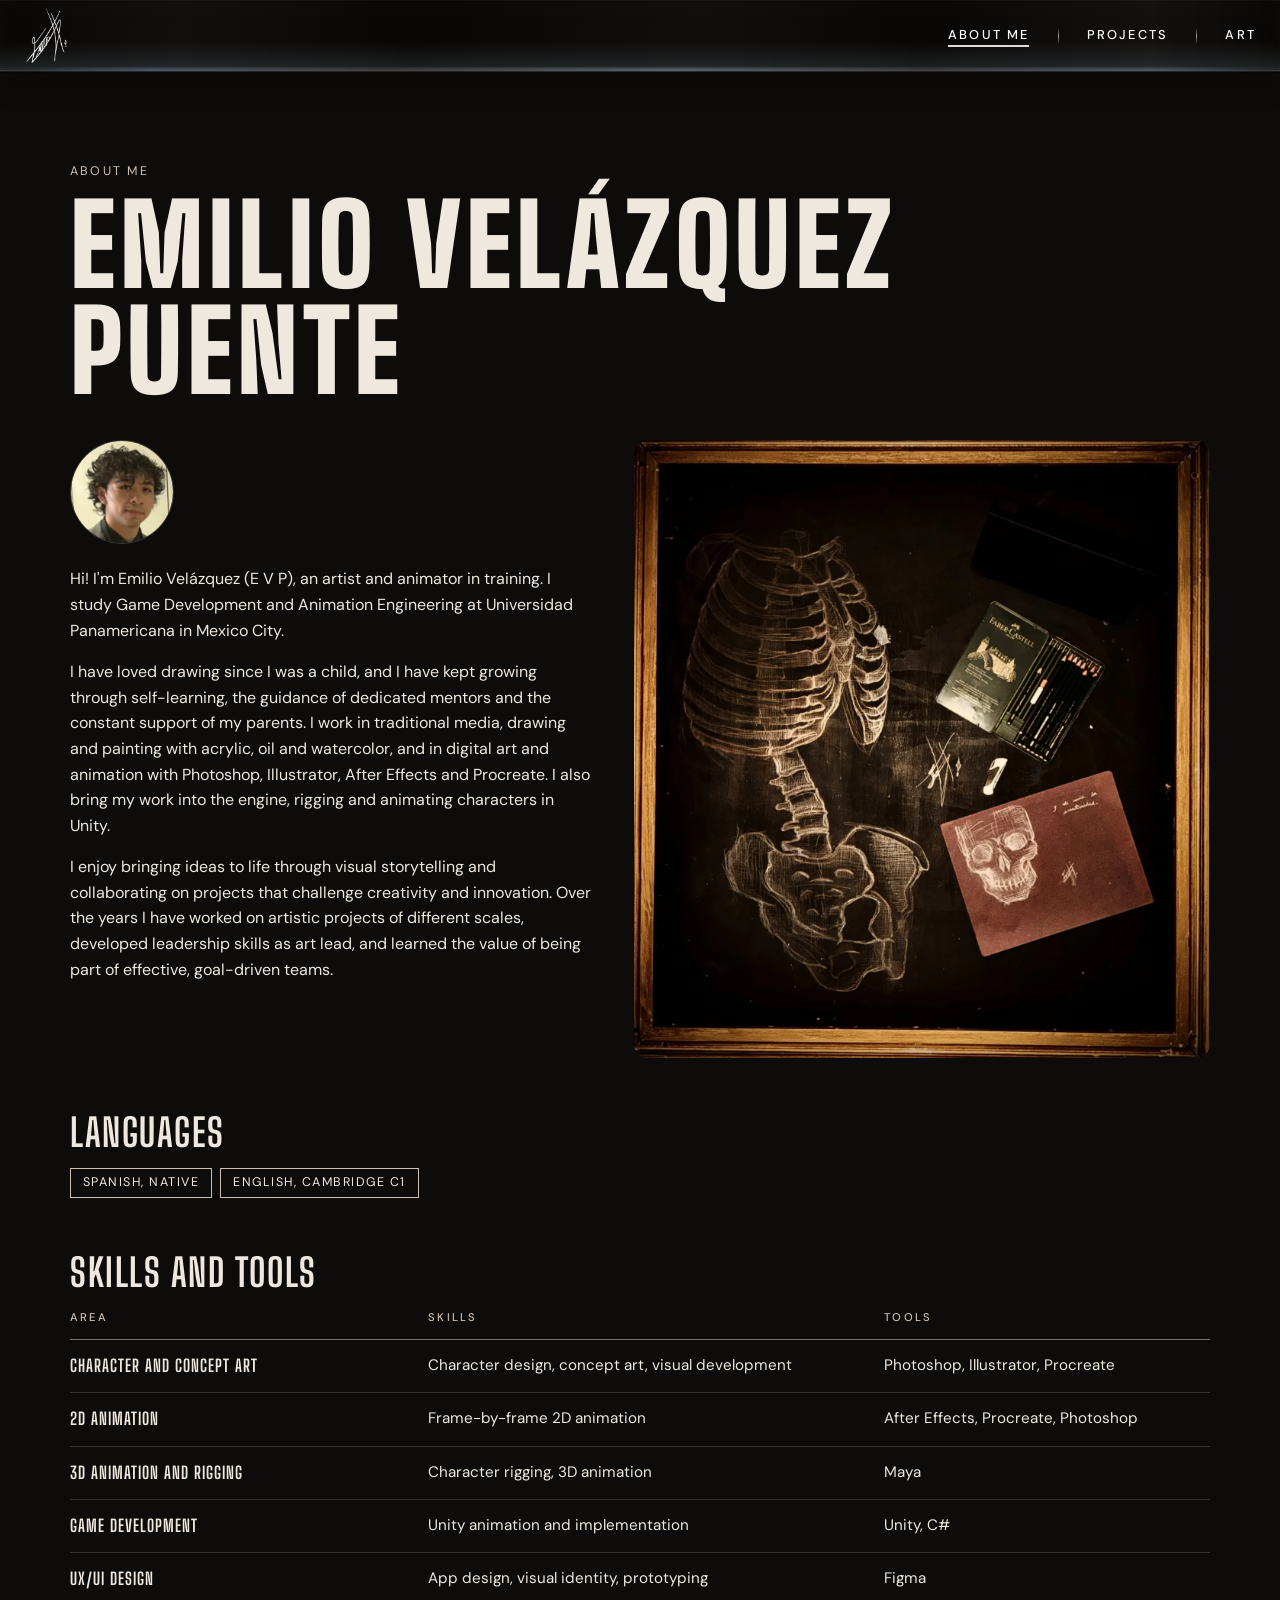
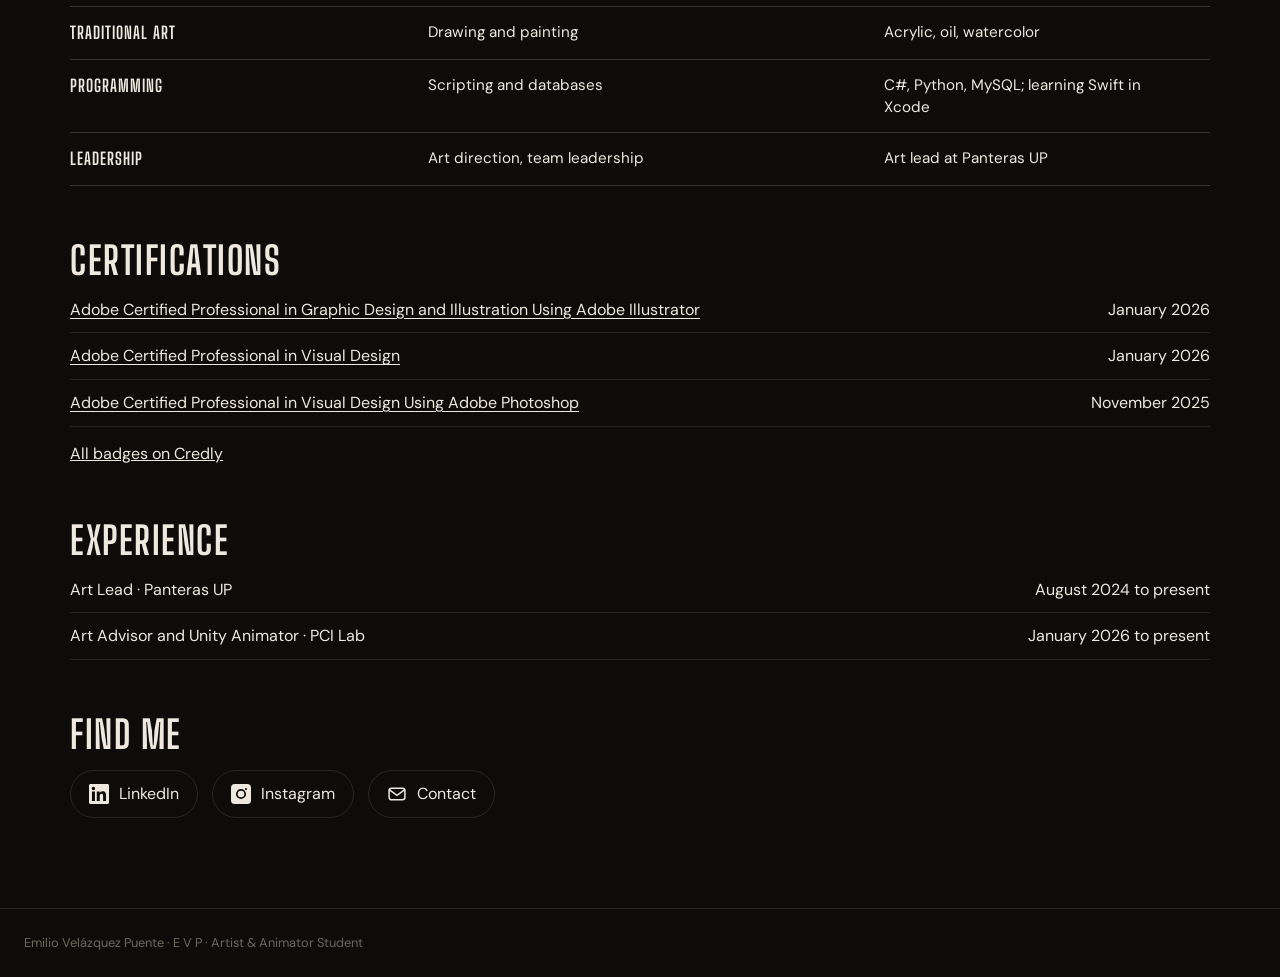
==== about.html @ 0b7e04c5 "Barra destello" ====
<!doctype html>
<html lang="en">
<head>
<meta charset="utf-8">
<meta name="viewport" content="width=device-width,initial-scale=1">
<link rel="icon" href="favicon.ico" sizes="any">
<link rel="icon" type="image/png" sizes="32x32" href="favicon-32.png">
<link rel="apple-touch-icon" href="apple-touch-icon.png">
<title>About me · E V P</title>
<meta name="description" content="Portfolio of Emilio Velázquez Puente: artist and animator student.">
<link rel="stylesheet" href="assets/style.css?v=20261012z">
</head>
<body>
<header class="bar"><i class="bar-ext" aria-hidden="true"></i><div class="bar-in">
  <a class="brand" href="index.html" aria-label="Home"><img src="assets/img/signature.png" alt="E V P signature" width="33" height="42"></a>
  <nav class="links" aria-label="Pages"><a class="top" aria-current="page" href="about.html">About me</a><span class="sep" aria-hidden="true"></span><a class="top" href="projects.html">Projects</a><span class="sep" aria-hidden="true"></span><a class="top" href="art.html">Art</a></nav>
  <div class="menu">
    <button class="menu-btn" id="menu-btn" aria-expanded="false" aria-controls="menu-panel">Menu <svg viewBox="0 0 12 12" fill="none" stroke="currentColor" stroke-width="1.6" aria-hidden="true"><path d="M2 4.5l4 4 4-4"/></svg></button>
    <nav class="panel panel-3" id="menu-panel" aria-label="Pages" hidden><a href="about.html" aria-current="page">About me</a><a href="projects.html">Projects</a><a href="art.html">Art</a></nav>
  </div>
</div></header>
<main class="wrap page">
  <p class="label">About me</p>
  <h1>Emilio Velázquez Puente</h1>
  <div class="intro">
    <div>
      <img class="avatar" src="assets/img/about-portrait.webp" alt="Portrait of Emilio Velázquez" width="120" height="120">
      <p>Hi! I'm Emilio Velázquez (E V P), an artist and animator in training. I study Game Development and Animation Engineering at Universidad Panamericana in Mexico City.</p>
      <p>I have loved drawing since I was a child, and I have kept growing through self-learning, the guidance of dedicated mentors and the constant support of my parents. I work in traditional media, drawing and painting with acrylic, oil and watercolor, and in digital art and animation with Photoshop, Illustrator, After Effects and Procreate. I also bring my work into the engine, rigging and animating characters in Unity.</p>
      <p>I enjoy bringing ideas to life through visual storytelling and collaborating on projects that challenge creativity and innovation. Over the years I have worked on artistic projects of different scales, developed leadership skills as art lead, and learned the value of being part of effective, goal-driven teams.</p>
    </div>
    <figure class="about-art"><img src="assets/img/about-drawing.webp" alt="Anatomy study of a rib cage and pelvis, drawn with white pencil on black board" loading="lazy"></figure>
  </div>
  <section class="block"><h2>Languages</h2>
    <ul class="tags"><li>Spanish, native</li><li>English, Cambridge C1</li></ul></section>
  <section class="block"><h2>Skills and tools</h2>
    <table class="skills">
      <thead><tr><th>Area</th><th>Skills</th><th>Tools</th></tr></thead>
      <tbody>
      <tr><th scope="row">Character and concept art</th><td data-l="Skills">Character design, concept art, visual development</td><td data-l="Tools">Photoshop, Illustrator, Procreate</td></tr>
      <tr><th scope="row">2D animation</th><td data-l="Skills">Frame-by-frame 2D animation</td><td data-l="Tools">After Effects, Procreate, Photoshop</td></tr>
      <tr><th scope="row">3D animation and rigging</th><td data-l="Skills">Character rigging, 3D animation</td><td data-l="Tools">Maya</td></tr>
      <tr><th scope="row">Game development</th><td data-l="Skills">Unity animation and implementation</td><td data-l="Tools">Unity, C#</td></tr>
      <tr><th scope="row">UX/UI design</th><td data-l="Skills">App design, visual identity, prototyping</td><td data-l="Tools">Figma</td></tr>
      <tr><th scope="row">Traditional art</th><td data-l="Skills">Drawing and painting</td><td data-l="Tools">Acrylic, oil, watercolor</td></tr>
      <tr><th scope="row">Programming</th><td data-l="Skills">Scripting and databases</td><td data-l="Tools">C#, Python, MySQL; learning Swift in Xcode</td></tr>
      <tr><th scope="row">Leadership</th><td data-l="Skills">Art direction, team leadership</td><td data-l="Tools">Art lead at Panteras UP</td></tr>
      </tbody>
    </table></section>
  <section class="block"><h2>Certifications</h2>
    <ul class="cert">
      <li><a href="https://www.credly.com/badges/d8158ff9-01f2-4b43-9bb5-4d62b2a7b96b" target="_blank" rel="noopener">Adobe Certified Professional in Graphic Design and Illustration Using Adobe Illustrator</a><span>January 2026</span></li>
      <li><a href="https://www.credly.com/badges/655ef609-995a-4255-aad4-7354b307fe9e" target="_blank" rel="noopener">Adobe Certified Professional in Visual Design</a><span>January 2026</span></li>
      <li><a href="https://www.credly.com/badges/494b2161-4fc5-4de4-8bf3-bd0294159a1f" target="_blank" rel="noopener">Adobe Certified Professional in Visual Design Using Adobe Photoshop</a><span>November 2025</span></li>
    </ul>
    <p style="margin-top:14px"><a href="https://www.credly.com/users/emilio-velazquez-puente" target="_blank" rel="noopener">All badges on Credly</a></p></section>
  <section class="block"><h2>Experience</h2>
    <ul class="cert">
      <li><span>Art Lead · Panteras UP</span><span>August 2024 to present</span></li>
      <li><span>Art Advisor and Unity Animator · PCI Lab</span><span>January 2026 to present</span></li>
    </ul></section>
  <section class="block"><h2>Find me</h2>
    <ul class="find">
      <li><a href="https://www.linkedin.com/in/emilio-vel%C3%A1zquez-669225355" target="_blank" rel="noopener"><svg viewBox="0 0 24 24" fill="currentColor" aria-hidden="true"><path d="M20.447 20.452h-3.554v-5.569c0-1.328-.027-3.037-1.852-3.037-1.853 0-2.136 1.445-2.136 2.939v5.667H9.351V9h3.414v1.561h.046c.477-.9 1.637-1.85 3.37-1.85 3.601 0 4.267 2.37 4.267 5.455v6.286zM5.337 7.433a2.062 2.062 0 01-2.063-2.065 2.064 2.064 0 112.063 2.065zm1.782 13.019H3.555V9h3.564v11.452zM22.225 0H1.771C.792 0 0 .774 0 1.729v20.542C0 23.227.792 24 1.771 24h20.451C23.2 24 24 23.227 24 22.271V1.729C24 .774 23.2 0 22.222 0h.003z"/></svg><span>LinkedIn</span></a></li>
      <li><a href="https://www.instagram.com/e_v_p_29" target="_blank" rel="noopener"><svg viewBox="0 0 24 24" aria-hidden="true"><defs><mask id="igm"><rect width="24" height="24" fill="#fff"/><circle cx="12" cy="12" r="5" fill="none" stroke="#000" stroke-width="2.1"/><circle cx="18" cy="6" r="1.25" fill="#000"/></mask></defs><rect width="24" height="24" rx="4.6" fill="currentColor" mask="url(#igm)"/></svg><span>Instagram</span></a></li>
      <li><a href="contact.html"><svg viewBox="0 0 24 24" fill="none" stroke="currentColor" stroke-width="1.8" aria-hidden="true"><rect x="2.5" y="5" width="19" height="14" rx="3"/><path d="M3 7l9 6.5L21 7"/></svg><span>Contact</span></a></li>
    </ul></section>
</main>
<footer><div class="wrap foot-in"><span>Emilio Velázquez Puente · E V P · Artist &amp; Animator Student</span></div></footer>
<script src="assets/site.js?v=20261012z"></script>
</body>
</html>
---- assets/style.css ----
/* E V P portfolio. Black bar and pages, cream hero taken from the fox drawing's paper. */
@font-face{font-family:"Big Shoulders Display";font-weight:700;font-style:normal;font-display:swap;src:url(fonts/big-shoulders-display-latin-700-normal.woff2) format("woff2")}
@font-face{font-family:"Big Shoulders Display";font-weight:900;font-style:normal;font-display:swap;src:url(fonts/big-shoulders-display-latin-900-normal.woff2) format("woff2")}
@font-face{font-family:"DM Sans";font-weight:400;font-style:normal;font-display:swap;src:url(fonts/dm-sans-latin-400-normal.woff2) format("woff2")}
@font-face{font-family:"DM Sans";font-weight:500;font-style:normal;font-display:swap;src:url(fonts/dm-sans-latin-500-normal.woff2) format("woff2")}

:root{
  --ink:#0d0c0b;
  --ink-2:#171513;
  --paper:#e2ddc5;
  --taupe:#6f655b;
  --sand:#cdbfae;
  --line:#2a2622;
  --display:"Big Shoulders Display","Arial Narrow",Impact,sans-serif;
  --body:"DM Sans",system-ui,-apple-system,"Segoe UI",sans-serif;
  --bar-h:72px;
  color-scheme:dark;
}
*{box-sizing:border-box}
html{scroll-behavior:smooth}
body{margin:0;background:var(--ink);color:#efe8df;font-family:var(--body);font-size:16px;line-height:1.6}
a{color:inherit}
img{max-width:100%;display:block}
:focus-visible{outline:2px solid var(--sand);outline-offset:3px}
p{margin:0;max-width:62ch}
h1,h2,h3{font-family:var(--display);text-transform:uppercase;letter-spacing:.04em;line-height:.95;margin:0;text-wrap:balance}
.wrap{max-width:1180px;margin-inline:auto;padding-inline:20px}
.label{font-size:.78rem;letter-spacing:.18em;text-transform:uppercase;color:var(--sand)}

/* top bar */
.bar{position:sticky;top:12px;z-index:20;height:var(--bar-h);margin:12px 14px 0;border-radius:999px;
 background:linear-gradient(165deg,rgba(255,255,255,.20),rgba(255,255,255,.03) 42%,rgba(10,9,8,.22) 100%),rgba(18,16,14,.64);
 -webkit-backdrop-filter:blur(16px) saturate(1.4) brightness(.85);backdrop-filter:blur(16px) saturate(1.4) brightness(.85);
 border:1px solid rgba(255,255,255,.34);
 box-shadow:inset 0 1.5px 1px rgba(255,255,255,.7),inset 0 -1.5px 1px rgba(255,255,255,.22),inset 0 0 28px rgba(255,255,255,.06),0 10px 30px rgba(0,0,0,.35)}
.bar::before{content:"";position:absolute;inset:0;border-radius:inherit;background:radial-gradient(90% 120% at 18% -30%,rgba(255,255,255,.30),transparent 60%);pointer-events:none}
.bar-in{position:relative;height:100%;max-width:1400px;margin-inline:auto;padding-inline:26px;display:grid;grid-template-columns:1fr auto;align-items:center;gap:12px}
.brand{justify-self:start;display:flex;align-items:center;height:100%}
.brand img{height:42px;width:auto}
.menu{position:relative;justify-self:end}
.menu-btn{display:flex;align-items:center;gap:8px;background:none;border:1px solid rgba(255,255,255,.4);border-radius:999px;color:#fff;font:inherit;font-size:.8rem;letter-spacing:.16em;text-transform:uppercase;padding:8px 18px;cursor:pointer;background:rgba(255,255,255,.06)}
.menu-btn:hover,.menu-btn[aria-expanded="true"]{background:rgba(255,255,255,.16);border-color:rgba(255,255,255,.7)}
.menu-btn svg{width:12px;height:12px;transition:transform .15s}
.menu-btn[aria-expanded="true"] svg{transform:rotate(180deg)}
.panel{position:absolute;top:calc(100% + 10px);right:0;width:min(88vw,300px);background:rgba(24,21,18,.8);-webkit-backdrop-filter:blur(18px) saturate(1.3);backdrop-filter:blur(18px) saturate(1.3);border:1px solid rgba(255,255,255,.3);border-radius:26px;box-shadow:inset 0 1px 1px rgba(255,255,255,.55),0 18px 40px rgba(0,0,0,.4);padding:20px 24px;display:grid;gap:18px}
.panel[hidden]{display:none}
.panel h2{font-family:var(--body);font-size:.7rem;letter-spacing:.2em;font-weight:500;color:var(--sand);margin-bottom:6px}
.panel ul{list-style:none;margin:0;padding:0;display:grid;gap:2px}
.panel a{display:block;text-decoration:none;padding:6px 0;font-family:var(--display);font-weight:700;text-transform:uppercase;letter-spacing:.06em;font-size:1.35rem;line-height:1.1}
.panel a:hover,.panel a[aria-current="page"]{color:var(--sand)}
.social{justify-self:end;display:flex;gap:6px}
.social a{display:grid;place-items:center;width:40px;height:40px;color:#efe8df}
.social a:hover{color:var(--sand)}
.social svg{width:22px;height:22px}

/* home */
.hero{position:relative;isolation:isolate;margin-top:calc(-1 * (var(--bar-h) + 12px));height:100svh;min-height:480px;overflow:hidden;background:#cbc5af}
.hero{--posx:64%;--pos:var(--posx) 50%;--dx:0px;--dy:0px;--tx:0px;--ty:0px}
.hero img{position:absolute;inset:-16px;max-width:none;width:calc(100% + 32px);height:calc(100% + 32px);transform:translate3d(var(--dx),var(--dy),0);will-change:transform;object-fit:cover;object-position:var(--pos)}
/* two identical text layers: dark ink on the paper, light ink only where the drawing is black (mask made from the drawing) */
.hero-text{position:absolute;inset:-16px;transform:translate3d(var(--tx),var(--ty),0);will-change:transform;display:grid;place-content:center;justify-items:center;text-align:center;padding-inline:20px;pointer-events:none}
.hero-text.dark{color:var(--ink)}
.hero-text.light{color:#f4f0e4;-webkit-mask-image:url("[data-uri]");mask-image:url("[data-uri]");-webkit-mask-size:cover;mask-size:cover;-webkit-mask-position:calc(var(--posx) + var(--dx) - var(--tx)) calc(50% + var(--dy) - var(--ty));mask-position:calc(var(--posx) + var(--dx) - var(--tx)) calc(50% + var(--dy) - var(--ty));-webkit-mask-repeat:no-repeat;mask-repeat:no-repeat}
.hero h1,.hero .h1{margin:0;font-family:var(--display);font-weight:900;text-transform:uppercase;font-size:clamp(6rem,24vw,21rem);letter-spacing:.04em;line-height:.8;padding-left:.04em}
.hero .sub{margin:.5em 0 0;font-family:var(--display);font-weight:700;text-transform:uppercase;font-size:clamp(1.3rem,3.2vw,3rem);letter-spacing:.22em;line-height:1}
/* the name is drawn only by the glass layer; dark and light layers carry the tagline */
.hero-text.dark h1{color:transparent}
.hero-text.light .h1{color:transparent}
.hero .tag{margin-top:18px;font-weight:500;font-size:clamp(.72rem,1.2vw,.95rem);letter-spacing:.34em;text-transform:uppercase}
@media (max-aspect-ratio:1/1){.hero{--posx:93%;--pos:var(--posx) 50%}.hero h1,.hero .h1{font-size:clamp(5rem,38vw,9rem)}.hero .sub{font-size:clamp(.95rem,5.2vw,1.6rem);letter-spacing:.14em}}

/* inner pages */
.page{padding-block:clamp(40px,7vw,96px)}
.page h1{font-size:clamp(3rem,10vw,7rem);font-weight:900;margin-top:10px}
.sub{margin-top:14px;color:var(--sand)}
.intro{display:grid;grid-template-columns:1fr 1.1fr;gap:40px;margin-block:36px 40px;align-items:start}
.intro p+p{margin-top:16px}
.facts{display:grid;gap:10px;margin:0;padding:0;list-style:none;font-size:.95rem}
.facts li{display:flex;gap:16px;justify-content:space-between;border-bottom:1px solid var(--line);padding-bottom:8px}
.facts b{font-weight:500;letter-spacing:.12em;text-transform:uppercase;font-size:.75rem;color:var(--sand)}
.facts span{text-align:right}
.grid{display:grid;gap:16px}
.g2{grid-template-columns:repeat(2,minmax(0,1fr))}
.g3{grid-template-columns:repeat(3,minmax(0,1fr))}
.stack{display:grid;gap:16px}
.slot{margin:0;display:grid;place-items:center;text-align:center;background:var(--ink-2);border:1px dashed var(--taupe);color:var(--sand);font-size:.8rem;letter-spacing:.12em;text-transform:uppercase;padding:16px;overflow:hidden;max-width:100%}
.slot span{display:block;max-width:26ch}
.slot small{display:block;margin-top:6px;letter-spacing:.04em;text-transform:none;color:var(--taupe);font-size:.78rem}
.slot.filled{border:0;padding:0;background:var(--ink-2)}
.slot img{width:100%;height:100%;object-fit:cover}
.r-wide{aspect-ratio:16/9}.r-tall{aspect-ratio:3/4}.r-sq{aspect-ratio:1}.r-land{aspect-ratio:4/3}
.piece{display:grid;gap:14px;margin-top:64px}
.piece:first-of-type{margin-top:0}
.pmeta{display:flex;justify-content:space-between;gap:12px;align-items:baseline;flex-wrap:wrap}
.pmeta h2{font-size:clamp(1.8rem,4vw,2.8rem)}
.pmeta time{font-size:.8rem;letter-spacing:.14em;color:var(--sand)}
.todo{color:var(--taupe)}
.cert{display:grid;gap:10px;margin:0;padding:0;list-style:none}
.cert li{border-bottom:1px solid var(--line);padding-bottom:10px;display:flex;flex-wrap:wrap;gap:4px 16px;justify-content:space-between}
.cert a{text-underline-offset:3px}
.tags{display:flex;flex-wrap:wrap;gap:8px;margin:0;padding:0;list-style:none}
.tags li{border:1px solid var(--sand);padding:4px 12px;font-size:.78rem;letter-spacing:.12em;text-transform:uppercase}
.block{margin-top:56px}
.block h2{font-size:clamp(1.6rem,3.4vw,2.4rem);margin-bottom:18px}
.mail{font-family:var(--display);font-weight:700;font-size:clamp(1.6rem,5vw,3.2rem);letter-spacing:.04em;word-break:break-all;display:block;margin:24px 0 12px}
.links{display:flex;flex-wrap:wrap;gap:10px 28px;margin-top:20px}
.links a{letter-spacing:.14em;text-transform:uppercase;font-size:.85rem;text-underline-offset:4px}
.copy{margin-top:20px;background:none;border:1px solid var(--sand);color:var(--sand);font:inherit;font-size:.8rem;letter-spacing:.14em;text-transform:uppercase;padding:8px 16px;cursor:pointer}
.copy:hover{background:var(--sand);color:var(--ink)}
footer{border-top:1px solid var(--line);padding-block:24px;font-size:.8rem;color:var(--taupe)}

@media(max-width:820px){.intro{grid-template-columns:1fr}.g3{grid-template-columns:repeat(2,minmax(0,1fr))}}
@media(max-width:520px){.g2,.g3{grid-template-columns:1fr}.bar-in{padding-inline:16px}.bar{margin-inline:8px}.brand img{height:36px}.menu-btn{padding:8px 12px}}
@media(prefers-reduced-motion:reduce){html{scroll-behavior:auto}.menu-btn svg{transition:none}}

.hero-text.inv{color:transparent;background:url(img/fox-inv.webp) no-repeat calc(var(--posx) + var(--dx) - var(--tx)) calc(50% + var(--dy) - var(--ty)) / cover;-webkit-background-clip:text;background-clip:text;filter:drop-shadow(0 6px 14px rgba(0,0,0,.28))}
.hero-text.inv .tag,.hero-text.inv .sub{visibility:hidden}
.hero-text.dark .sub{color:var(--ink)}
.hero-text.light .sub{color:#f4f0e4}

/* bottom capsule on the home: mirrors the top bar and frames the drawing */
.hero-foot{position:absolute;z-index:5;left:14px;right:14px;bottom:14px;height:58px;border-radius:999px;display:flex;align-items:center;justify-content:center;gap:clamp(14px,3.4vw,46px);padding-inline:28px;
 background:linear-gradient(165deg,rgba(255,255,255,.18),rgba(255,255,255,.03) 42%,rgba(10,9,8,.22) 100%),rgba(18,16,14,.64);
 -webkit-backdrop-filter:blur(16px) saturate(1.4) brightness(.85);backdrop-filter:blur(16px) saturate(1.4) brightness(.85);
 border:1px solid rgba(255,255,255,.34);
 box-shadow:inset 0 1.5px 1px rgba(255,255,255,.7),inset 0 -1.5px 1px rgba(255,255,255,.22),inset 0 0 28px rgba(255,255,255,.06),0 -8px 28px rgba(0,0,0,.3)}
.hero-foot a,.hf-label{font-family:var(--display);font-weight:700;text-transform:uppercase;letter-spacing:.12em;font-size:1.05rem;text-decoration:none;color:#fff;white-space:nowrap}
.hf-label{font-family:var(--body);font-weight:500;font-size:.68rem;letter-spacing:.24em;color:rgba(255,255,255,.62);margin-right:auto}
.hero-foot a:hover{color:var(--sand)}
.hf-end{margin-left:auto}
@media(max-width:700px){.hero-foot{left:8px;right:8px;bottom:8px;height:52px;gap:12px;padding-inline:16px;justify-content:space-between}.hf-label{display:none}.hero-foot a{font-size:.9rem;letter-spacing:.06em}.hf-end{margin-left:0}}
.hf-mid{font-family:var(--body);font-weight:500;font-size:.72rem;letter-spacing:.24em;text-transform:uppercase;color:rgba(255,255,255,.88);white-space:nowrap}
.hero-foot a.hf-end{font-family:var(--body);font-weight:500;font-size:.78rem;letter-spacing:.08em;text-transform:none}
.hero-foot{justify-content:space-between}
@media(max-width:700px){.hf-mid{font-size:.6rem;letter-spacing:.14em;white-space:normal;text-align:center;line-height:1.5}.hero-foot{height:60px;justify-content:center}.hero-foot a.hf-end{display:none}}
.foot-in{display:flex;align-items:center;justify-content:space-between;gap:16px}
footer .social a{width:36px;height:36px;color:var(--taupe)}footer .social a:hover{color:var(--sand)}footer .social svg{width:20px;height:20px}
.hero-foot .social{gap:2px;margin-left:-8px}.hero-foot .social a{width:40px;height:40px;color:#fff}.hero-foot .social a:hover{color:var(--sand)}.hero-foot .social svg{width:22px;height:22px}
@media(max-width:700px){.hero-foot{justify-content:space-between}.hf-mid{display:none}.hero-foot a.hf-end{display:inline;font-size:.72rem}}
.hero-foot .hf-mid{position:absolute;left:50%;transform:translateX(-50%)}

/* top bar: inline page links on desktop, dropdown on narrow screens */
.links{justify-self:end;display:flex;align-items:center;gap:clamp(10px,1.6vw,22px)}
.links .grp{display:flex;gap:clamp(12px,1.5vw,22px)}
.links a{font-family:var(--display);font-weight:700;text-transform:uppercase;letter-spacing:.1em;font-size:1.02rem;text-decoration:none;color:#fff;white-space:nowrap;padding:6px 0;border-bottom:1.5px solid transparent;transition:border-color .15s,color .15s}
.links a:hover{color:var(--sand)}
.links a[aria-current="page"]{border-bottom-color:rgba(255,255,255,.85)}
.links .sep{width:1px;height:22px;background:rgba(255,255,255,.35)}
.bar .menu{display:none}
@media(max-width:1020px){.links{display:none}.bar .menu{display:block}}
/* bottom capsule: socials only */
.hero-foot{justify-content:center}
.hero-foot .social{margin-left:0;gap:10px}
.links a{line-height:1;padding:3px 0 7px}

/* full-width top bar (not a capsule) */
.bar{top:0;margin:0;border-radius:0;border:0;border-bottom:1px solid rgba(255,255,255,.28);box-shadow:inset 0 -1px 0 rgba(255,255,255,.08),0 8px 26px rgba(0,0,0,.28)}
.bar::before{border-radius:0;background:linear-gradient(180deg,rgba(255,255,255,.16),transparent 55%)}
.bar-in{grid-template-columns:auto 1fr auto;padding-inline:24px;max-width:none}
.links{justify-self:center;gap:clamp(18px,3vw,44px);height:100%}
.links .grp{display:contents}
.links .sep{display:none}
.links a{display:flex;align-items:center;height:100%;padding:0;border-bottom:0;position:relative;top:1px}
.links a[aria-current="page"]::after{content:"";position:absolute;left:0;right:0;bottom:15px;height:1.5px;background:rgba(255,255,255,.85)}
.bar .social{justify-self:end;display:flex}
.bar .social a{width:38px;height:38px;color:#fff}.bar .social a:hover{color:var(--sand)}.bar .social svg{width:21px;height:21px}
.hero{margin-top:calc(-1 * var(--bar-h))}
@media(max-width:1020px){.bar-in{grid-template-columns:auto 1fr auto}.bar .menu{justify-self:end;grid-column:2}.bar .social{grid-column:3}}
@media(max-width:520px){.bar-in{padding-inline:14px}.bar .social a{width:34px;height:34px}}
.bar .menu{position:static}
.bar .panel{right:14px;top:calc(100% + 8px)}
.links a{top:-8px}
.links a[aria-current="page"]::after{bottom:21px}

/* four sections */
.links{gap:clamp(24px,4vw,64px)}
.links a.top,.dd-btn{display:flex;align-items:center;gap:7px;height:100%;background:none;border:0;padding:0;cursor:pointer;font-family:var(--display);font-weight:700;text-transform:uppercase;letter-spacing:.12em;font-size:1.08rem;line-height:1;color:#fff;text-decoration:none;position:relative;top:-8px}
.links a.top:hover,.dd-btn:hover{color:var(--sand)}
.dd{position:relative;height:100%}
.dd-btn svg{width:11px;height:11px;transition:transform .15s;margin-top:1px}
.dd:hover .dd-btn svg,.dd.open .dd-btn svg{transform:rotate(180deg)}
.links [aria-current="page"].top::after{content:"";position:absolute;left:0;right:0;bottom:-8px;height:1.5px;background:rgba(255,255,255,.85)}
.dd-panel{position:absolute;top:calc(100% - 6px);left:50%;transform:translateX(-50%);min-width:190px;list-style:none;margin:0;padding:14px 20px;display:none;gap:6px;
 background:rgba(18,16,14,.82);-webkit-backdrop-filter:blur(16px) saturate(1.3);backdrop-filter:blur(16px) saturate(1.3);border:1px solid rgba(255,255,255,.28);border-radius:20px;box-shadow:inset 0 1px 1px rgba(255,255,255,.5),0 16px 36px rgba(0,0,0,.4)}
.dd:hover .dd-panel,.dd.open .dd-panel,.dd:focus-within .dd-panel{display:grid}
.dd-panel a{display:block;padding:5px 0;font-family:var(--display);font-weight:700;text-transform:uppercase;letter-spacing:.08em;font-size:1.2rem;line-height:1.1;color:#fff;text-decoration:none;white-space:nowrap;top:0;height:auto}
.dd-panel a:hover,.dd-panel a[aria-current="page"]{color:var(--sand)}
.links a[aria-current="page"]::after{display:none}
.links [aria-current="page"].top::after{display:block;bottom:17px}

/* plain links with a divider */
.links{gap:clamp(18px,2.6vw,38px)}
.links .sep{display:block;width:1px;height:20px;background:linear-gradient(180deg,transparent,rgba(255,255,255,.6),transparent);position:relative;top:-8px}
.hub{display:grid;grid-template-columns:repeat(2,minmax(0,1fr));gap:18px;margin-top:40px}
.hub-card{display:grid;gap:10px;padding:28px;border:1px solid var(--line);background:var(--ink-2);text-decoration:none;transition:border-color .15s,background .15s}
.hub-card:hover{border-color:var(--sand);background:#1d1a17}
.hc-t{font-family:var(--display);font-weight:900;text-transform:uppercase;font-size:clamp(1.8rem,4vw,3rem);letter-spacing:.04em;line-height:.95}
.hc-d{color:var(--sand);font-size:.95rem;max-width:36ch}
.find{list-style:none;margin:0;padding:0;display:flex;flex-wrap:wrap;gap:14px}
.find a{display:flex;align-items:center;gap:10px;padding:10px 18px;border:1px solid var(--line);border-radius:999px;text-decoration:none}
.find a:hover{border-color:var(--sand);color:var(--sand)}
.find svg{width:20px;height:20px}
@media(max-width:600px){.hub{grid-template-columns:1fr}}
.bar-in{grid-template-columns:auto 1fr auto}
.bar .social{display:none}
.bar-in{grid-template-columns:1fr auto 1fr}
.links{grid-column:2}
.bar .menu{grid-column:3;justify-self:end}

/* links at the right end, DM Sans */
.links{grid-column:3;justify-self:end;gap:clamp(16px,2.2vw,30px)}
.links a.top{font-family:var(--body);font-weight:500;font-size:.8rem;letter-spacing:.17em;top:0}
.links .sep{top:0;height:16px}
.links [aria-current="page"].top::after{bottom:21px;height:1.5px}
.links a.top{padding:0}
.bar .links{margin:0}
.bar .links a.top{font-size:.8rem;letter-spacing:.17em}
.clinks{display:flex;flex-wrap:wrap;gap:10px 28px;margin-top:20px}
.clinks a{letter-spacing:.14em;text-transform:uppercase;font-size:.85rem;text-underline-offset:4px}

/* animated film grain over the hero */
.grain{position:absolute;inset:-60px;z-index:4;pointer-events:none;background:url(img/grain.png) 0 0/320px 320px;mix-blend-mode:overlay;opacity:.34;animation:grain 1s steps(1) infinite;will-change:transform}
@keyframes grain{0%{transform:translate(0,0)}10%{transform:translate(-18px,12px)}20%{transform:translate(14px,-22px)}30%{transform:translate(-26px,-8px)}40%{transform:translate(20px,18px)}50%{transform:translate(-10px,26px)}60%{transform:translate(24px,-14px)}70%{transform:translate(-22px,20px)}80%{transform:translate(8px,-26px)}90%{transform:translate(-16px,-18px)}100%{transform:translate(0,0)}}
@media(prefers-reduced-motion:reduce){.grain{animation:none}}
/* larger signature, EVP optically centred */
.brand img{height:58px;width:auto}
.hero h1,.hero .h1{padding-left:.03em}
.links [aria-current="page"].top::after{bottom:calc(50% - 11px)}
@media(max-width:520px){.brand img{height:48px}}

/* project cards: rounded, image revealed on hover */
.hub-card{position:relative;overflow:hidden;isolation:isolate;border-radius:14px;min-height:190px;align-content:end}
.hub-card .hc-t,.hub-card .hc-d{position:relative;z-index:2;transition:color .25s,text-shadow .25s}
.hc-img{position:absolute;inset:0;width:100%;height:100%;object-fit:cover;z-index:0;opacity:0;transform:scale(1.06);transition:opacity .35s ease,transform .6s ease}
.hc-img.empty{display:grid;place-items:center;border:1px dashed var(--taupe);border-radius:inherit;background:repeating-linear-gradient(135deg,#1d1a17 0 14px,#211e1b 14px 28px)}
.hc-img.empty i{font-style:normal;font-size:.72rem;letter-spacing:.2em;text-transform:uppercase;color:var(--taupe)}
.hub-card::after{content:"";position:absolute;inset:0;z-index:1;border-radius:inherit;background:linear-gradient(0deg,rgba(13,12,11,.82),rgba(13,12,11,.15) 65%);opacity:0;transition:opacity .35s}
.hub-card:hover .hc-img,.hub-card:focus-visible .hc-img{opacity:1;transform:scale(1)}
.hub-card:hover::after,.hub-card:focus-visible::after{opacity:1}
.hub-card:hover .hc-t,.hub-card:focus-visible .hc-t{color:#fff;text-shadow:0 2px 14px rgba(0,0,0,.5)}
.hub-card:hover .hc-d,.hub-card:focus-visible .hc-d{color:#efe8df}
@media(hover:none){.hc-img{opacity:.35;transform:none}.hub-card::after{opacity:1}}
@media(prefers-reduced-motion:reduce){.hc-img,.hub-card::after{transition:none}}

/* Mecha-Paws media */
.sheet,.clip{margin:0;display:grid;gap:8px}
.sheet img{width:100%;height:auto;border-radius:12px;display:block}
.clip video{width:100%;aspect-ratio:4/3;object-fit:cover;border-radius:12px;display:block;background:var(--ink-2)}
.sheet figcaption,.clip figcaption{font-size:.74rem;letter-spacing:.16em;text-transform:uppercase;color:var(--sand)}
.slot.filled img{border-radius:12px}
.slot.filled{border-radius:12px;overflow:hidden}
@media(max-width:520px){.clips{grid-template-columns:repeat(2,minmax(0,1fr))!important}}
@media(prefers-reduced-motion:reduce){}

/* Velvet */
.char{margin:0;display:grid;gap:10px}
.char-img{display:grid;place-items:center;aspect-ratio:4/5;border-radius:12px;background:radial-gradient(120% 90% at 50% 35%,#24201c,#141210);padding:clamp(14px,3vw,34px);border:1px solid var(--line)}
.char-img img{max-width:100%;max-height:100%;width:auto;height:auto;object-fit:contain;filter:drop-shadow(0 18px 24px rgba(0,0,0,.45))}
.char figcaption,.shot figcaption{display:flex;justify-content:space-between;gap:12px;font-size:.78rem;letter-spacing:.16em;text-transform:uppercase;color:var(--sand)}
.char figcaption span{color:var(--taupe)}
.shot{margin:0;display:grid;gap:8px}
.shot img{width:100%;height:auto;border-radius:12px;display:block}
.uclip video{aspect-ratio:auto;object-fit:contain}
.char-img img[src*="fox"]{image-rendering:auto;max-height:78%}
.chars>*,.grid>*{min-width:0}
.char-img{position:relative;display:block;padding:0;overflow:hidden}
.char-img img{position:absolute;inset:clamp(14px,3vw,34px);width:calc(100% - 2*clamp(14px,3vw,34px));height:calc(100% - 2*clamp(14px,3vw,34px));max-height:none!important;object-fit:contain}
.char-img img[src*="fox"]{inset:16% 8%;width:84%;height:68%}

/* art page */
.g4{grid-template-columns:repeat(4,minmax(0,1fr))}
.grid.top{align-items:start}
.piece>.sheet,.piece>.grid{margin:0}
.piece .note,.block>.note{color:var(--sand);font-size:.95rem;max-width:62ch;margin:0}
.note a{color:inherit;text-decoration:underline;text-underline-offset:3px}
.block .piece+.piece{margin-top:80px}
@media(max-width:820px){.g4{grid-template-columns:repeat(2,minmax(0,1fr))}}
@media(max-width:520px){.g4{grid-template-columns:1fr}}
.sheet.narrow{max-width:640px}
.block>.note+.grid{margin-top:20px}
.sheet.lightbg img{background:#c9c4bb}

/* about */
.avatar{width:104px;height:104px;border-radius:50%;object-fit:cover;display:block;margin:0 0 22px;border:1px solid rgba(255,255,255,.18)}
.about-art{margin:0}
.about-art img{width:100%;height:auto;display:block;border-radius:14px}

/* art page v2: hierarchy */
.art-sec{margin-top:112px;scroll-margin-top:96px}
.art-sec:first-of-type{margin-top:72px}
.sec-head{display:flex;justify-content:space-between;align-items:baseline;gap:12px;flex-wrap:wrap;border-top:1px solid rgba(255,255,255,.14);padding-top:22px}
.sec-head h2{font-size:clamp(2.6rem,6vw,4.6rem);line-height:1}
.sec-head time{font-size:.8rem;letter-spacing:.14em;color:var(--sand)}
.art-sec>.desc{max-width:62ch;color:var(--sand);margin:14px 0 36px;font-size:1.02rem}
.sub{margin:56px 0 18px}
.sub h3{font-family:inherit;font-size:1.25rem;letter-spacing:.12em;text-transform:uppercase;font-weight:500;margin:0}
.sub .sub-note{margin:4px 0 0;font-size:.85rem;color:var(--sand);opacity:.8}
.art-sec .sub:first-of-type{margin-top:0}
.year{font-size:1.05rem;letter-spacing:.1em;text-transform:uppercase;font-weight:500;margin:34px 0 4px}
.year-note{margin:0 0 16px;color:var(--sand);font-size:.92rem;max-width:62ch}
.row{display:grid;grid-template-columns:var(--cols);gap:14px;align-items:start;margin-top:14px}
.row.final{margin-top:28px}
.row.small .sheet{opacity:.98}
.jump{display:flex;flex-wrap:wrap;gap:8px 22px;margin:28px 0 0}
.jump a{font-size:.8rem;letter-spacing:.16em;text-transform:uppercase;color:var(--sand);text-decoration:none;border-bottom:1px solid transparent}
.jump a:hover{color:var(--ink-on,#f2ede4);border-color:currentColor}
.lead-fig{margin:0 0 8px;max-width:680px}
.sheet.big figcaption{font-size:.86rem;letter-spacing:.14em;color:#f2ede4}
.scenes .clip video{width:100%}
.scenes{gap:10px}
/* carousel */
.carousel{position:relative}
.carousel .track{display:flex;gap:14px;overflow-x:auto;scroll-snap-type:x mandatory;scrollbar-width:thin;padding-bottom:12px}
.slide{margin:0;flex:0 0 auto;scroll-snap-align:start;display:grid;gap:8px}
.slide img{height:420px;width:auto;display:block;border-radius:12px}
.slide figcaption{font-size:.74rem;letter-spacing:.16em;text-transform:uppercase;color:var(--sand)}
.car-btn{position:absolute;top:190px;z-index:2;width:44px;height:44px;border-radius:50%;border:1px solid rgba(255,255,255,.3);background:rgba(13,12,11,.72);backdrop-filter:blur(6px);color:#f2ede4;font-size:1.2rem;cursor:pointer}
.car-btn.prev{left:8px}.car-btn.next{right:8px}
.car-btn:hover{background:rgba(13,12,11,.92)}
@media(max-width:820px){.row{grid-template-columns:repeat(2,minmax(0,1fr)) !important}.row.final,.row.small{grid-template-columns:minmax(0,1fr) !important}.scenes{grid-template-columns:repeat(3,minmax(0,1fr)) !important}.slide img{height:320px}.car-btn{top:140px}}
@media(max-width:520px){.scenes{grid-template-columns:repeat(2,minmax(0,1fr)) !important}.row[style*="--cols:minmax"]{grid-template-columns:minmax(0,1fr) !important}.art-sec{margin-top:80px}}

/* enfys banner + duo */
.banner{position:relative;border-radius:14px;overflow:hidden;background-size:cover;background-position:center 36%;background-repeat:no-repeat;margin:0 0 36px}
.banner::before{content:"";position:absolute;inset:0;background:linear-gradient(90deg,rgba(13,12,11,.88) 0%,rgba(13,12,11,.6) 45%,rgba(13,12,11,.2) 100%)}
.banner-in{position:relative;padding:26px 30px 28px}
.banner .sec-head{border-top:0;padding-top:0}
.banner .sec-head h2{font-size:clamp(2.4rem,5vw,3.8rem)}
.banner .desc{margin:10px 0 0 !important;max-width:58ch}
.duo{--h:min(64vh,590px,calc((100vw - 72px)/1.78));display:flex;gap:22px;justify-content:space-between;align-items:flex-start;flex-wrap:nowrap}
.duo .sheet{width:max-content;max-width:100%}
.duo .sheet img{height:var(--h);width:auto;max-width:100%;object-fit:contain}
.duo .sheet.lightbg img{width:var(--h);height:var(--h)}
@media(max-width:820px){.duo{--h:auto;flex-wrap:wrap}.duo .sheet{width:100%}.duo .sheet img,.duo .sheet.lightbg img{width:100%;height:auto}}

/* vyke */
.banner-video>video{position:absolute;inset:0;width:100%;height:100%;object-fit:cover;object-position:center 50%;transform:scale(1.3)}
.sheet.darkbg img{background:#4b4946}
.duo .clip video{height:var(--h);width:auto;max-width:100%;display:block;border-radius:12px;background:#1a1816}
.duo .clip{width:max-content;max-width:100%}
@media(max-width:820px){.duo .clip{width:100%}.duo .clip video{width:100%;height:auto}}
.banner-video>video{transform:scale(1.08);object-position:center 53%}
.banner-video::before{background:linear-gradient(90deg,rgba(13,12,11,.94) 0%,rgba(13,12,11,.8) 50%,rgba(13,12,11,.35) 100%)}
.duo.tight{justify-content:center;gap:28px}
.banner-video>video{z-index:0}
.banner-video::before{z-index:1}
.banner-video .banner-in{z-index:2}

/* studies */
.studies-duo{--h:min(52vh,390px,calc((100vw - 94px)/2.9));justify-content:space-between}
.mosaic{display:flex;gap:12px;align-items:flex-start}
.mosaic .tile{flex:var(--ar) 1 0;min-width:0;margin:0}
.mosaic .tile img{width:100%;height:auto;aspect-ratio:var(--ar);object-fit:cover}
@media(max-width:820px){.studies-duo{--h:auto}.mosaic{flex-wrap:wrap}.mosaic .tile{flex:1 1 calc(50% - 6px)}}
@media(max-width:520px){.mosaic .tile{flex:1 1 100%}}
.banner .sec-head time{color:#f2ede4;text-shadow:0 1px 8px rgba(0,0,0,.85)}
.banner .desc{text-shadow:0 1px 8px rgba(0,0,0,.6)}
.contests-duo{--h:min(52vh,400px,calc((100vw - 94px)/2.85));justify-content:space-between}
@media(max-width:820px){.contests-duo{--h:auto}}
.banner .grain{z-index:3;opacity:.3}

/* section jump links, lit with each section's dominant color */
.jump a{color:var(--sand);text-shadow:none;padding-bottom:4px;transition:color .25s,text-shadow .25s,border-color .25s}
.jump a:hover,.jump a:focus-visible{color:var(--c);text-shadow:0 0 16px var(--c),0 0 34px color-mix(in srgb,var(--c) 55%,transparent);border-color:var(--c)}

/* back to top */
.to-top{position:fixed;right:20px;bottom:20px;z-index:50;width:46px;height:46px;border-radius:50%;border:1px solid rgba(255,255,255,.28);background:rgba(13,12,11,.72);backdrop-filter:blur(8px);-webkit-backdrop-filter:blur(8px);color:#f2ede4;cursor:pointer;display:grid;place-items:center;opacity:0;transform:translateY(10px);pointer-events:none;transition:opacity .25s,transform .25s,background .2s}
.to-top.show{opacity:1;transform:none;pointer-events:auto}
.to-top:hover{background:rgba(13,12,11,.92);border-color:rgba(255,255,255,.55)}
.to-top svg{width:18px;height:18px}

/* project pages: back button + page banner */
.back{display:inline-flex;align-items:center;gap:8px;margin:0 0 18px;padding:8px 16px 8px 12px;border:1px solid rgba(255,255,255,.22);border-radius:999px;color:var(--sand);font-size:.78rem;letter-spacing:.16em;text-transform:uppercase;text-decoration:none;transition:color .2s,border-color .2s,background .2s}
.back svg{width:16px;height:16px;transition:transform .2s}
.back:hover,.back:focus-visible{color:#f2ede4;border-color:rgba(255,255,255,.55);background:rgba(255,255,255,.05)}
.back:hover svg{transform:translateX(-3px)}
.page-banner{min-height:240px;display:flex;align-items:flex-end;margin-bottom:44px;background-size:cover;background-repeat:no-repeat}
.page-banner .banner-in{width:100%;padding:28px 32px 30px}
.page-banner .label{margin:0 0 6px;color:#e9e2d6;text-shadow:0 1px 8px rgba(0,0,0,.8)}
.page-banner h1{margin:0;font-size:clamp(3rem,8vw,6rem);line-height:.95;text-shadow:0 2px 14px rgba(0,0,0,.55)}
.film-duo{--h:min(46vh,380px,calc((100vw - 94px)/3.1));justify-content:space-between;margin-top:8px}
.film-sec{margin-top:8px}
@media(max-width:820px){.film-duo{--h:auto}.page-banner{min-height:190px}}

/* noctu */
.btn{display:inline-flex;align-items:center;gap:10px;padding:12px 22px;border:1px solid rgba(255,255,255,.4);border-radius:999px;color:#f2ede4;text-decoration:none;font-size:.82rem;letter-spacing:.16em;text-transform:uppercase;transition:background .2s,border-color .2s,color .2s}
.btn svg{width:16px;height:16px;transition:transform .2s}
.btn:hover,.btn:focus-visible{background:#f2ede4;color:#0d0c0b;border-color:#f2ede4}
.btn:hover svg{transform:translate(2px,-2px)}
.noctu-duo{--h:min(62vh,560px,calc((100vw - 60px)/1.55));gap:22px}
.narrow-mosaic{max-width:620px}
.sheet img[src*="noctu-"]{border-radius:12px}
@media(max-width:820px){.noctu-duo{--h:auto}}

/* mobile dropdown: three sections, like the desktop bar */
.panel-3{gap:0;padding:8px 24px;width:min(88vw,260px)}
.panel-3 a{padding:14px 0;font-size:1.5rem;border-bottom:1px solid rgba(255,255,255,.14)}
.panel-3 a:last-child{border-bottom:0}

/* skills and tools table */
.skills{width:100%;border-collapse:collapse;font-size:.95rem;line-height:1.45}
.skills th,.skills td{text-align:left;vertical-align:top;padding:14px 18px 14px 0;border-bottom:1px solid rgba(255,255,255,.16)}
.skills thead th{font-family:var(--body);font-size:.7rem;font-weight:500;letter-spacing:.2em;text-transform:uppercase;color:var(--sand);padding-top:0;border-bottom-color:rgba(255,255,255,.4)}
.skills tbody th{font-family:var(--display);font-weight:700;text-transform:uppercase;letter-spacing:.06em;font-size:1.05rem;white-space:nowrap;width:1%}
.skills td:nth-child(2){width:40%}
@media(max-width:700px){
  .skills,.skills tbody,.skills tr,.skills th,.skills td{display:block;width:auto}
  .skills thead{display:none}
  .skills tr{padding:16px 0;border-bottom:1px solid rgba(255,255,255,.16)}
  .skills th,.skills td{border:0;padding:0}
  .skills tbody th{white-space:normal;font-size:1.15rem;margin-bottom:6px;width:auto}
  .skills td{margin-top:4px;display:grid;grid-template-columns:62px 1fr;gap:8px}
  .skills td::before{content:attr(data-l);font-size:.68rem;letter-spacing:.18em;text-transform:uppercase;color:var(--sand);padding-top:3px}
  .skills td:nth-child(2){width:auto}
}
.skills th:first-child{padding-right:64px}
.skills td{padding-right:40px}
@media(max-width:700px){.skills th:first-child,.skills td{padding-right:0}}
.skills th:first-child{padding-right:130px}
.skills td{padding-right:70px}
@media(max-width:1100px){.skills th:first-child{padding-right:80px}.skills td{padding-right:40px}}
@media(max-width:700px){.skills th:first-child,.skills td{padding-right:0}}
/* more room between Area and Skills only */
.skills th:first-child{padding-right:170px}
.skills td{padding-right:36px}
@media(max-width:1100px){.skills th:first-child{padding-right:100px}}
@media(max-width:700px){.skills th:first-child,.skills td{padding-right:0}}

/* top bar: darker, more transparent glass with a refracting edge */
.bar{
 background:linear-gradient(180deg,rgba(255,255,255,.06),rgba(255,255,255,0) 55%),rgba(8,7,6,.34);
 -webkit-backdrop-filter:blur(14px) saturate(1.5) brightness(.62);backdrop-filter:blur(14px) saturate(1.5) brightness(.62);
 border-bottom:1px solid rgba(255,255,255,.22);
 box-shadow:inset 0 -12px 14px -10px rgba(255,255,255,.30),inset 0 -2px 2px -1px rgba(255,255,255,.45),inset 0 1px 0 rgba(255,255,255,.14),0 1px 0 rgba(255,255,255,.08),0 10px 30px rgba(0,0,0,.38)}
.bar::before{background:linear-gradient(90deg,transparent 0,rgba(255,255,255,.07) 12%,transparent 30%,rgba(255,255,255,.06) 52%,transparent 70%,rgba(255,255,255,.08) 88%,transparent 100%),linear-gradient(0deg,rgba(255,255,255,.14),transparent 38%)}
.bar::after{content:"";position:absolute;left:0;right:0;bottom:0;height:2px;pointer-events:none;background:linear-gradient(90deg,rgba(255,255,255,0),rgba(255,255,255,.55) 14%,rgba(255,255,255,.12) 36%,rgba(255,255,255,.5) 62%,rgba(255,255,255,.1) 82%,rgba(255,255,255,.45) 94%,rgba(255,255,255,0));filter:blur(.6px)}

/* projects: rotating brown-toned background behind the cards */
.proj-bg{position:fixed;inset:0;z-index:-1;overflow:hidden;background:#1b130e}
.proj-bg i{position:absolute;inset:0;background-size:cover;background-position:center;opacity:0;animation:pbg 40s infinite}
.proj-bg i:nth-child(2){animation-delay:8s}.proj-bg i:nth-child(3){animation-delay:16s}.proj-bg i:nth-child(4){animation-delay:24s}.proj-bg i:nth-child(5){animation-delay:32s}
.proj-bg i:first-child{opacity:1}
.proj-bg::after{content:"";position:absolute;inset:0;background:radial-gradient(120% 90% at 50% 40%,rgba(20,13,9,.30),rgba(14,9,6,.7)),rgba(18,12,9,.2)}
@keyframes pbg{0%{opacity:0;transform:scale(1.05)}3%{opacity:1}20%{opacity:1}25%{opacity:0;transform:scale(1)}100%{opacity:0;transform:scale(1)}}
.hub-card{background:rgba(16,12,10,.52);-webkit-backdrop-filter:blur(10px);backdrop-filter:blur(10px);border-color:rgba(255,255,255,.2)}
.hub-card:hover{background:rgba(29,22,18,.6)}
@media(prefers-reduced-motion:reduce){.proj-bg i{animation:none;opacity:0}.proj-bg i:first-child{opacity:1}}

/* projects background: subtle slow zoom and drift per image, plus film grain */
@keyframes pbg{0%{opacity:0;transform:scale(1.04) translate(0,0)}3%{opacity:1}20%{opacity:1}25%{opacity:0;transform:scale(1.15) translate(var(--tx,0),var(--ty,0))}100%{opacity:0;transform:scale(1.15) translate(var(--tx,0),var(--ty,0))}}
.proj-bg i{will-change:transform,opacity}
.proj-bg i:nth-child(1){--tx:-2.2%;--ty:-1.2%}
.proj-bg i:nth-child(2){--tx:2.4%;--ty:-1%}
.proj-bg i:nth-child(3){--tx:-1.2%;--ty:2%}
.proj-bg i:nth-child(4){--tx:2%;--ty:1.4%}
.proj-bg i:nth-child(5){--tx:-2%;--ty:1.6%}
.proj-bg .grain{opacity:.42}
@media(prefers-reduced-motion:reduce){.proj-bg i{transform:none}}

/* footer text at the far left, aligned with the top bar's logo */
footer .foot-in{max-width:none;margin:0;padding-inline:24px;justify-content:flex-start}
@media(max-width:520px){footer .foot-in{padding-inline:14px}}

/* home footer: crescent moon edge, horns pointing up (the page's dark tone rises at both sides) */
.moon{--moon-d:clamp(54px,8.5vw,130px);position:relative;z-index:6;margin-top:calc(-1 * var(--moon-d));padding:calc(var(--moon-d) + 26px) 24px 30px;border:0;background:linear-gradient(180deg,rgba(255,255,255,.13),rgba(255,255,255,0) 50%),linear-gradient(180deg,rgba(5,4,3,.16) 0,rgba(5,4,3,.92) var(--moon-d)),#050403;-webkit-backdrop-filter:blur(14px) saturate(1.5) brightness(.9);backdrop-filter:blur(14px) saturate(1.5) brightness(.9);clip-path:polygon(0.00% calc(var(--moon-d) * 0.0000),1.56% calc(var(--moon-d) * 0.0615),3.12% calc(var(--moon-d) * 0.1211),4.69% calc(var(--moon-d) * 0.1787),6.25% calc(var(--moon-d) * 0.2344),7.81% calc(var(--moon-d) * 0.2881),9.38% calc(var(--moon-d) * 0.3398),10.94% calc(var(--moon-d) * 0.3896),12.50% calc(var(--moon-d) * 0.4375),14.06% calc(var(--moon-d) * 0.4834),15.62% calc(var(--moon-d) * 0.5273),17.19% calc(var(--moon-d) * 0.5693),18.75% calc(var(--moon-d) * 0.6094),20.31% calc(var(--moon-d) * 0.6475),21.88% calc(var(--moon-d) * 0.6836),23.44% calc(var(--moon-d) * 0.7178),25.00% calc(var(--moon-d) * 0.7500),26.56% calc(var(--moon-d) * 0.7803),28.12% calc(var(--moon-d) * 0.8086),29.69% calc(var(--moon-d) * 0.8350),31.25% calc(var(--moon-d) * 0.8594),32.81% calc(var(--moon-d) * 0.8818),34.38% calc(var(--moon-d) * 0.9023),35.94% calc(var(--moon-d) * 0.9209),37.50% calc(var(--moon-d) * 0.9375),39.06% calc(var(--moon-d) * 0.9521),40.62% calc(var(--moon-d) * 0.9648),42.19% calc(var(--moon-d) * 0.9756),43.75% calc(var(--moon-d) * 0.9844),45.31% calc(var(--moon-d) * 0.9912),46.88% calc(var(--moon-d) * 0.9961),48.44% calc(var(--moon-d) * 0.9990),50.00% calc(var(--moon-d) * 1.0000),51.56% calc(var(--moon-d) * 0.9990),53.12% calc(var(--moon-d) * 0.9961),54.69% calc(var(--moon-d) * 0.9912),56.25% calc(var(--moon-d) * 0.9844),57.81% calc(var(--moon-d) * 0.9756),59.38% calc(var(--moon-d) * 0.9648),60.94% calc(var(--moon-d) * 0.9521),62.50% calc(var(--moon-d) * 0.9375),64.06% calc(var(--moon-d) * 0.9209),65.62% calc(var(--moon-d) * 0.9023),67.19% calc(var(--moon-d) * 0.8818),68.75% calc(var(--moon-d) * 0.8594),70.31% calc(var(--moon-d) * 0.8350),71.88% calc(var(--moon-d) * 0.8086),73.44% calc(var(--moon-d) * 0.7803),75.00% calc(var(--moon-d) * 0.7500),76.56% calc(var(--moon-d) * 0.7178),78.12% calc(var(--moon-d) * 0.6836),79.69% calc(var(--moon-d) * 0.6475),81.25% calc(var(--moon-d) * 0.6094),82.81% calc(var(--moon-d) * 0.5693),84.38% calc(var(--moon-d) * 0.5273),85.94% calc(var(--moon-d) * 0.4834),87.50% calc(var(--moon-d) * 0.4375),89.06% calc(var(--moon-d) * 0.3896),90.62% calc(var(--moon-d) * 0.3398),92.19% calc(var(--moon-d) * 0.2881),93.75% calc(var(--moon-d) * 0.2344),95.31% calc(var(--moon-d) * 0.1787),96.88% calc(var(--moon-d) * 0.1211),98.44% calc(var(--moon-d) * 0.0615),100.00% calc(var(--moon-d) * 0.0000),100% 100%,0 100%)}
.moon-text{font-size:.8rem;color:var(--taupe)}
@media(max-width:520px){.moon{padding-inline:14px}}
.moon-edge{position:absolute;left:0;top:0;width:100%;height:var(--moon-d);pointer-events:none;overflow:visible}
.moon-text{position:relative}

/* top bar v3: clearer glass, edge reads as a refracting glass rim instead of a white line */
.bar{
 background:linear-gradient(180deg,rgba(255,255,255,.035),rgba(255,255,255,0) 60%),rgba(8,7,6,.15);
 -webkit-backdrop-filter:blur(12px) saturate(1.6) brightness(.78);backdrop-filter:blur(12px) saturate(1.6) brightness(.78);
 border-bottom:1px solid rgba(255,255,255,.12);
 box-shadow:inset 0 -1px 0 rgba(200,225,255,.20),inset 0 -9px 12px -9px rgba(170,205,235,.22),inset 0 1px 0 rgba(255,255,255,.08),0 1px 0 rgba(0,0,0,.25),0 10px 28px rgba(0,0,0,.30)}
.bar::before{background:linear-gradient(0deg,rgba(190,220,245,.10),transparent 42%),linear-gradient(90deg,transparent 0,rgba(255,255,255,.035) 14%,transparent 32%,rgba(255,255,255,.03) 55%,transparent 72%,rgba(255,255,255,.04) 90%,transparent 100%)}
.bar::after{height:3px;bottom:0;background:linear-gradient(90deg,rgba(150,200,255,0),rgba(150,200,255,.30) 12%,rgba(255,190,170,.14) 30%,rgba(190,235,255,.32) 52%,rgba(255,200,230,.14) 72%,rgba(160,210,255,.28) 90%,rgba(150,200,255,0));filter:blur(.8px)}

/* top bar v4: clearer glass (less blur, less fill) with a darker tint */
.bar{
 background:linear-gradient(180deg,rgba(255,255,255,.025),rgba(255,255,255,0) 60%),rgba(0,0,0,.08);
 -webkit-backdrop-filter:blur(5px) saturate(1.3) brightness(.52);backdrop-filter:blur(5px) saturate(1.3) brightness(.52)}

/* projects page v2: darker background images, darker top bar, bottom bar styled like the top bar */
.proj-bg::after{background:radial-gradient(120% 90% at 50% 40%,rgba(16,10,7,.52),rgba(10,6,4,.86)),rgba(14,9,6,.34)}
body:has(.proj-bg) .bar{
 background:linear-gradient(180deg,rgba(255,255,255,.02),rgba(255,255,255,0) 60%),rgba(0,0,0,.34);
 -webkit-backdrop-filter:blur(6px) saturate(1.3) brightness(.34);backdrop-filter:blur(6px) saturate(1.3) brightness(.34)}
body:has(.proj-bg) footer{
 position:sticky;bottom:0;z-index:20;padding:0;height:var(--bar-h);display:flex;align-items:center;border:0;
 background:linear-gradient(0deg,rgba(255,255,255,.02),rgba(255,255,255,0) 60%),rgba(0,0,0,.34);
 -webkit-backdrop-filter:blur(6px) saturate(1.3) brightness(.34);backdrop-filter:blur(6px) saturate(1.3) brightness(.34);
 border-top:1px solid rgba(255,255,255,.12);
 box-shadow:inset 0 1px 0 rgba(200,225,255,.20),inset 0 9px 12px -9px rgba(170,205,235,.22),inset 0 -1px 0 rgba(255,255,255,.06),0 -1px 0 rgba(0,0,0,.25),0 -10px 28px rgba(0,0,0,.30)}
body:has(.proj-bg) footer::after{content:"";position:absolute;left:0;right:0;top:0;height:3px;pointer-events:none;background:linear-gradient(90deg,rgba(150,200,255,0),rgba(150,200,255,.30) 12%,rgba(255,190,170,.14) 30%,rgba(190,235,255,.32) 52%,rgba(255,200,230,.14) 72%,rgba(160,210,255,.28) 90%,rgba(150,200,255,0));filter:blur(.8px)}
body:has(.proj-bg) footer .foot-in{width:100%}
body:has(.proj-bg) footer,body:has(.proj-bg) footer .foot-in span{color:rgba(240,232,222,.7)}

/* projects bars v3: less black, warmer and lighter */
body:has(.proj-bg) .bar{
 background:linear-gradient(180deg,rgba(255,255,255,.04),rgba(255,255,255,0) 60%),rgba(46,32,23,.16);
 -webkit-backdrop-filter:blur(6px) saturate(1.35) brightness(.58);backdrop-filter:blur(6px) saturate(1.35) brightness(.58)}
body:has(.proj-bg) footer{
 background:linear-gradient(0deg,rgba(255,255,255,.04),rgba(255,255,255,0) 60%),rgba(46,32,23,.16);
 -webkit-backdrop-filter:blur(6px) saturate(1.35) brightness(.58);backdrop-filter:blur(6px) saturate(1.35) brightness(.58)}

/* projects background: video slot, and no cut-off when overscrolling */
.proj-bg{inset:-260px 0}
html:has(.proj-bg){background:#140d09}
.proj-bg i video{position:absolute;inset:0;width:100%;height:100%;object-fit:cover}
.proj-bg .grain{inset:-60px}
body:has(.proj-bg){background:transparent}
.proj-bg i{inset:260px 0}

/* video slot: full frame, no zoom or drift */
.proj-bg i.vid{animation-name:pbgv}
@keyframes pbgv{0%{opacity:0}3%{opacity:1}20%{opacity:1}25%{opacity:0}100%{opacity:0}}
.proj-bg i.vid video{object-fit:cover}

/* projects bottom bar: glass layer extends past the screen edge so a forced overscroll never shows it cut off */
body:has(.proj-bg) footer{background:none;-webkit-backdrop-filter:none;backdrop-filter:none}
body:has(.proj-bg) footer::before{content:"";position:fixed;left:0;right:0;bottom:-1200px;height:calc(var(--bar-h) + 1200px);z-index:-1;pointer-events:none;
 background:linear-gradient(0deg,rgba(255,255,255,.04),rgba(255,255,255,0) 60%),rgba(46,32,23,.16);
 -webkit-backdrop-filter:blur(6px) saturate(1.35) brightness(.58);backdrop-filter:blur(6px) saturate(1.35) brightness(.58)}
body:has(.proj-bg) footer .foot-in{position:relative;z-index:1}

/* top bar: glass layer extends past the top edge so a forced overscroll never shows it cut off */
.bar{background:none;-webkit-backdrop-filter:none;backdrop-filter:none}
.bar-ext{position:fixed;left:0;right:0;top:-1200px;height:calc(var(--bar-h) + 1200px);z-index:-1;pointer-events:none;
 background:linear-gradient(180deg,rgba(255,255,255,.035),rgba(255,255,255,0) 60%),rgba(8,7,6,.15);
 -webkit-backdrop-filter:blur(12px) saturate(1.6) brightness(.78);backdrop-filter:blur(12px) saturate(1.6) brightness(.78)}
body:has(.proj-bg) .bar{background:none;-webkit-backdrop-filter:none;backdrop-filter:none}
body:has(.proj-bg) .bar-ext{
 background:linear-gradient(180deg,rgba(255,255,255,.04),rgba(255,255,255,0) 60%),rgba(46,32,23,.16);
 -webkit-backdrop-filter:blur(6px) saturate(1.35) brightness(.58);backdrop-filter:blur(6px) saturate(1.35) brightness(.58)}

/* projects: background images fill the whole extended layer (bars + overscroll), video keeps its full frame */
.proj-bg{inset:0}
.proj-bg i{inset:0}
.proj-bg i.vid{inset:0}


/* projects: everything fits in one screen, no page scroll, no elastic overscroll (this page only) */
html:has(.proj-bg),body:has(.proj-bg){height:100%;overflow:hidden;overscroll-behavior:none}
body:has(.proj-bg){display:flex;flex-direction:column;height:100dvh}
body:has(.proj-bg) .bar,body:has(.proj-bg) footer{flex:none}
body:has(.proj-bg) main.page{flex:1 1 auto;min-height:0;overflow:auto;overscroll-behavior:none;display:flex;flex-direction:column;justify-content:center;padding-block:clamp(8px,2vh,24px)}
body:has(.proj-bg) main.page h1{font-size:clamp(2.2rem,10vh,5rem);line-height:.95;margin-block:.15em .1em}
body:has(.proj-bg) .hub{margin-top:clamp(10px,2.4vh,26px);gap:14px;flex:none}
body:has(.proj-bg) .hub-card{min-height:clamp(92px,16vh,150px);padding:clamp(14px,2.2vh,24px) 24px}
body:has(.proj-bg) .hub-card .hc-t{font-size:clamp(1.5rem,4.4vh,2.3rem);line-height:1}
body:has(.proj-bg) .hub-card .hc-d{font-size:clamp(.82rem,1.8vh,.95rem);line-height:1.4}
@media(max-width:600px){body:has(.proj-bg) .hub{gap:10px}body:has(.proj-bg) .hub-card{min-height:clamp(70px,10.5vh,110px);padding:12px 18px;gap:4px}body:has(.proj-bg) main.page h1{font-size:clamp(2rem,7vh,3.4rem)}}
body:has(.proj-bg) main.page{width:100%;box-sizing:border-box}

/* projects: page no longer scrolls, so the background is viewport-sized again (closer to the artwork, no gaps) */
.proj-bg{inset:0}
.proj-bg i,.proj-bg i.vid{inset:0}

/* home: top bar fully transparent (no tint), keeps the glass rim and light blur */
body:has(.hero) .bar-ext{background:none;-webkit-backdrop-filter:blur(5px);backdrop-filter:blur(5px)}

/* home top bar: light distortion (refracting edge lens, colour fringe, slow drifting sheen) */
body:has(.hero) .bar{
 box-shadow:inset 0 -1px 0 rgba(255,150,190,.38),inset 0 -2px 0 rgba(130,205,255,.34),inset 0 -10px 14px -10px rgba(255,255,255,.35),inset 0 1px 0 rgba(255,255,255,.22),0 6px 22px rgba(30,25,15,.12)}
body:has(.hero) .bar::before{display:block;border-radius:0;
 background:
  radial-gradient(60px 26px at 18% 38%,rgba(255,255,255,.34),transparent 70%),
  radial-gradient(90px 22px at 63% 62%,rgba(255,255,255,.22),transparent 70%),
  linear-gradient(104deg,transparent 38%,rgba(255,255,255,.30) 47%,rgba(190,225,255,.22) 50%,rgba(255,200,225,.18) 53%,transparent 62%);
 background-size:100% 100%,100% 100%,260% 100%;background-position:0 0,0 0,140% 0;background-repeat:no-repeat;
 opacity:.8;animation:glassSheen 9s ease-in-out infinite alternate}
@keyframes glassSheen{0%{background-position:0 0,0 0,140% 0}100%{background-position:6px 2px,-8px -2px,-40% 0}}
body:has(.hero) .bar-in::after{content:"";position:absolute;left:0;right:0;bottom:0;height:16px;pointer-events:none;
 -webkit-backdrop-filter:blur(10px) saturate(1.6) brightness(1.1);backdrop-filter:blur(10px) saturate(1.6) brightness(1.1);
 -webkit-mask-image:linear-gradient(0deg,#000,transparent);mask-image:linear-gradient(0deg,#000,transparent)}
@media(prefers-reduced-motion:reduce){body:has(.hero) .bar::before{animation:none}}
body:has(.hero) .bar-in::after{height:24px;-webkit-backdrop-filter:blur(14px) saturate(1.9) brightness(1.14);backdrop-filter:blur(14px) saturate(1.9) brightness(1.14)}
body:has(.hero) .bar::before{opacity:1;background:
  radial-gradient(70px 28px at 18% 38%,rgba(255,255,255,.5),transparent 70%),
  radial-gradient(110px 24px at 63% 62%,rgba(255,255,255,.36),transparent 70%),
  linear-gradient(104deg,transparent 36%,rgba(255,255,255,.5) 46%,rgba(170,215,255,.38) 50%,rgba(255,190,220,.32) 54%,transparent 64%);
 background-size:100% 100%,100% 100%,260% 100%;background-position:0 0,0 0,140% 0;background-repeat:no-repeat}

/* home top bar: dark text and logo so they contrast with the light image */
body:has(.hero) .bar .links a.top,body:has(.hero) .bar .menu-btn,body:has(.hero) .bar .links a{color:#14110d}
body:has(.hero) .bar .links .sep,body:has(.hero) .bar .links span{color:rgba(20,17,13,.35)}
body:has(.hero) .bar .brand img{filter:brightness(0)}
body:has(.hero) .bar .menu-btn{border-color:rgba(20,17,13,.45)}

/* home top bar: drifting sheen in gold and darker gold */
body:has(.hero) .bar::before{background:
  radial-gradient(70px 28px at 18% 38%,rgba(255,214,110,.5),transparent 70%),
  radial-gradient(110px 24px at 63% 62%,rgba(196,134,30,.34),transparent 70%),
  linear-gradient(104deg,transparent 36%,rgba(255,206,92,.52) 46%,rgba(176,116,22,.42) 52%,transparent 64%);
 background-size:100% 100%,100% 100%,260% 100%;background-position:0 0,0 0,140% 0;background-repeat:no-repeat}

/* home top bar: darker separators between the links */
body:has(.hero) .bar .links .sep{width:1px;background:linear-gradient(180deg,transparent,rgba(20,17,13,.85),transparent)}

/* home top bar: gold sheen softer and more diffused */
body:has(.hero) .bar::before{filter:blur(9px);opacity:.75;background:
  radial-gradient(110px 34px at 18% 38%,rgba(255,214,110,.28),transparent 75%),
  radial-gradient(150px 30px at 63% 62%,rgba(196,134,30,.2),transparent 75%),
  linear-gradient(104deg,transparent 28%,rgba(255,206,92,.3) 44%,rgba(176,116,22,.24) 54%,transparent 72%);
 background-size:100% 100%,100% 100%,260% 100%;background-position:0 0,0 0,140% 0;background-repeat:no-repeat}

/* home top bar: gold glow over the whole bar, soft random-feeling shimmer (three layers, different speeds) */
body:has(.hero) .bar::before,body:has(.hero) .bar-in::before,body:has(.hero) .bar-ext::before{content:"";position:absolute;inset:0;pointer-events:none;border-radius:0;filter:blur(10px);background-repeat:no-repeat;background-size:190% 160%;opacity:.5}
body:has(.hero) .bar-in::before{z-index:-1}
body:has(.hero) .bar-ext::before{z-index:0}
body:has(.hero) .bar::before{
 background-image:radial-gradient(300px 60px at 20% 40%,rgba(255,212,100,.55),transparent 70%),radial-gradient(380px 70px at 70% 65%,rgba(190,128,28,.38),transparent 70%),radial-gradient(240px 50px at 95% 25%,rgba(255,224,130,.4),transparent 70%);
 animation:glowA 11s ease-in-out infinite alternate}
body:has(.hero) .bar-in::before{
 background-image:radial-gradient(340px 64px at 45% 55%,rgba(236,178,60,.5),transparent 70%),radial-gradient(260px 56px at 8% 70%,rgba(170,112,24,.34),transparent 70%),radial-gradient(320px 60px at 82% 35%,rgba(255,216,110,.42),transparent 70%);
 animation:glowB 17s ease-in-out -6s infinite alternate}
body:has(.hero) .bar-ext::before{
 background-image:radial-gradient(420px 80px at 60% 45%,rgba(255,205,90,.4),transparent 70%),radial-gradient(300px 60px at 12% 30%,rgba(200,140,34,.3),transparent 70%);
 animation:glowC 23s ease-in-out -13s infinite alternate}
@keyframes glowA{0%{background-position:0% 0%;opacity:.15}35%{opacity:.75}70%{opacity:.3}100%{background-position:100% 100%;opacity:.6}}
@keyframes glowB{0%{background-position:100% 20%;opacity:.7}40%{opacity:.2}75%{opacity:.65}100%{background-position:0% 90%;opacity:.35}}
@keyframes glowC{0%{background-position:30% 100%;opacity:.25}50%{opacity:.7}100%{background-position:90% 0%;opacity:.3}}
@media(prefers-reduced-motion:reduce){body:has(.hero) .bar::before,body:has(.hero) .bar-in::before,body:has(.hero) .bar-ext::before{animation:none}}

/* home top bar: hard gold glint that travels only along the bottom edge, every 9 s */
body:has(.hero) .bar-ext::after{content:"";position:absolute;left:0;right:0;bottom:0;height:3px;pointer-events:none;
 background:linear-gradient(104deg,transparent 42%,rgba(190,125,25,.9) 47%,rgba(255,236,160,1) 50%,rgba(210,145,35,.9) 53%,transparent 58%) no-repeat;
 background-size:280% 100%;background-position:130% 0;filter:drop-shadow(0 0 3px rgba(255,205,90,.9));
 animation:edgeGlint 9s ease-in-out infinite}
@keyframes edgeGlint{0%{background-position:130% 0}70%,100%{background-position:-30% 0}}
@media(prefers-reduced-motion:reduce){body:has(.hero) .bar-ext::after{animation:none;opacity:0}}

/* edge glint: softer and brighter (no dark ends) */
body:has(.hero) .bar-ext::after{height:4px;
 background:linear-gradient(104deg,transparent 34%,rgba(255,214,120,.35) 44%,rgba(255,244,200,.95) 50%,rgba(255,214,120,.35) 56%,transparent 66%) no-repeat;
 background-size:280% 100%;background-position:130% 0;filter:blur(1.2px) drop-shadow(0 0 6px rgba(255,225,140,.85))}
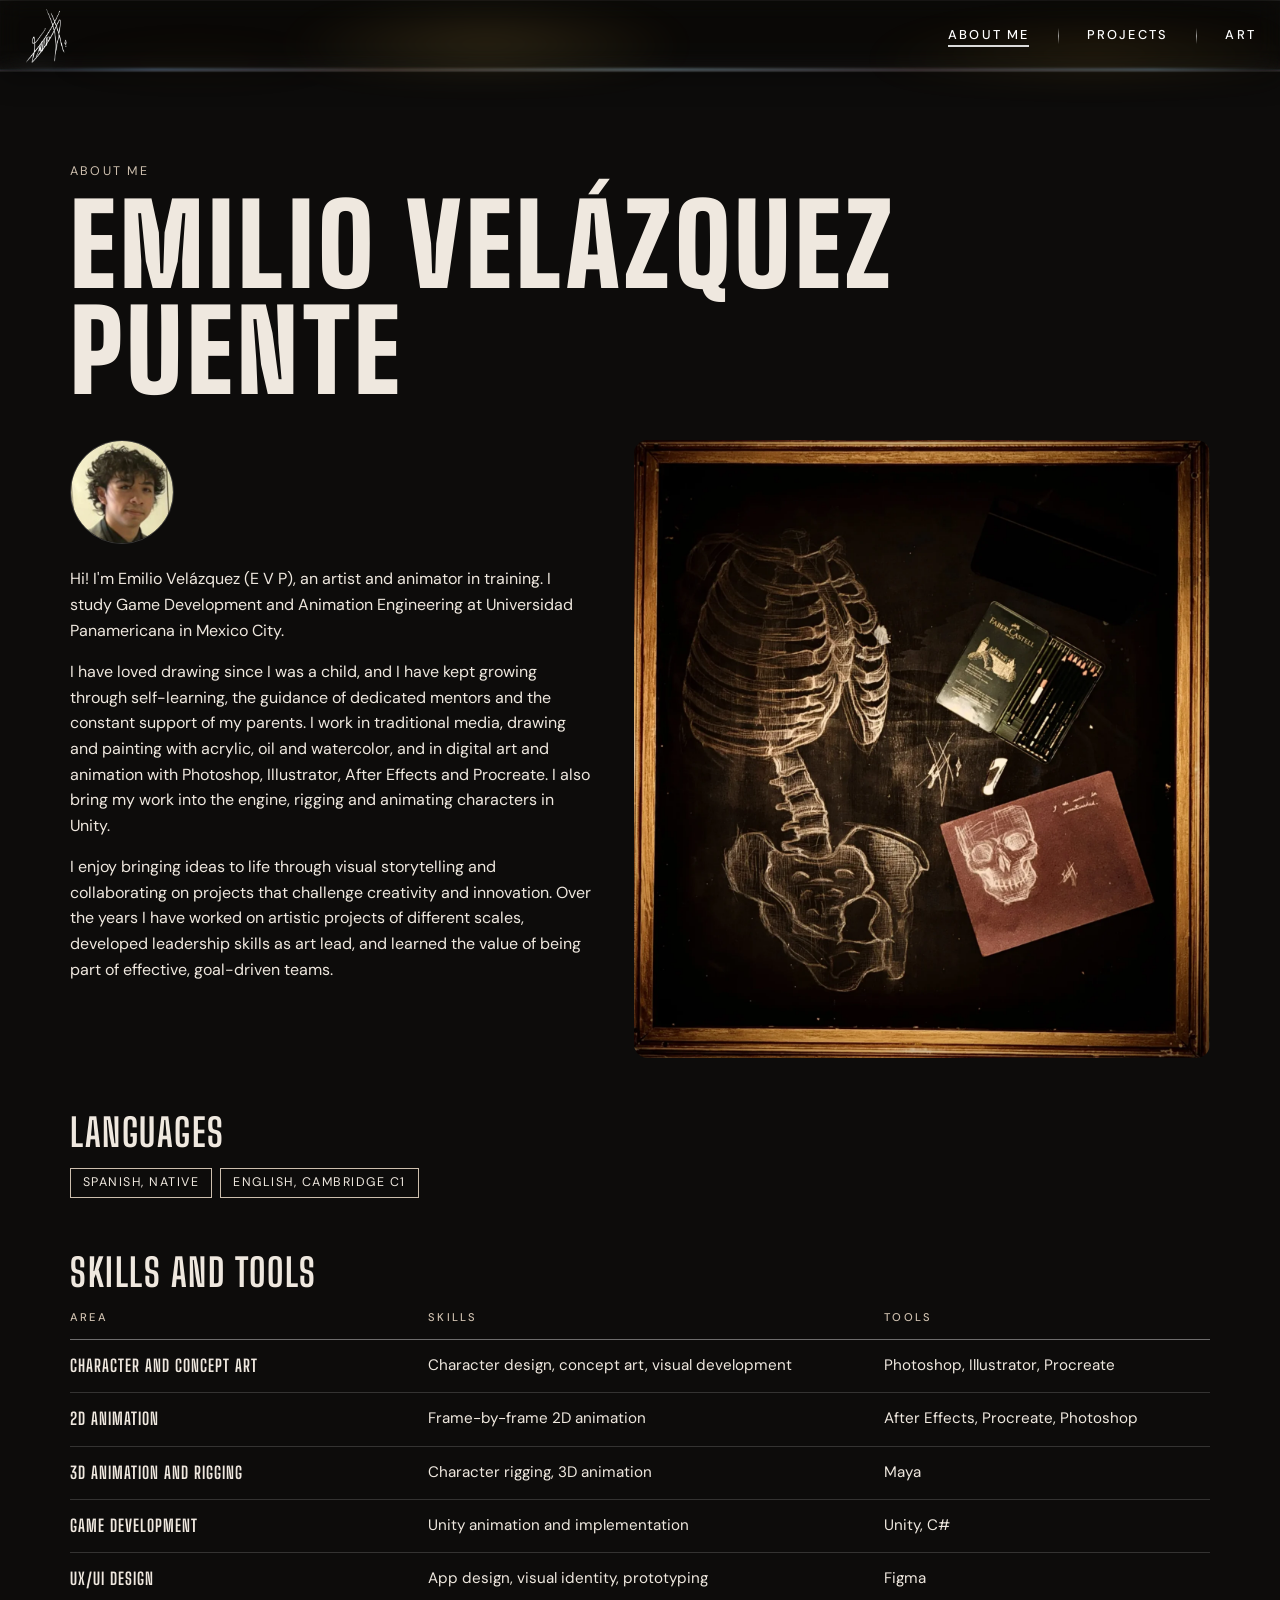
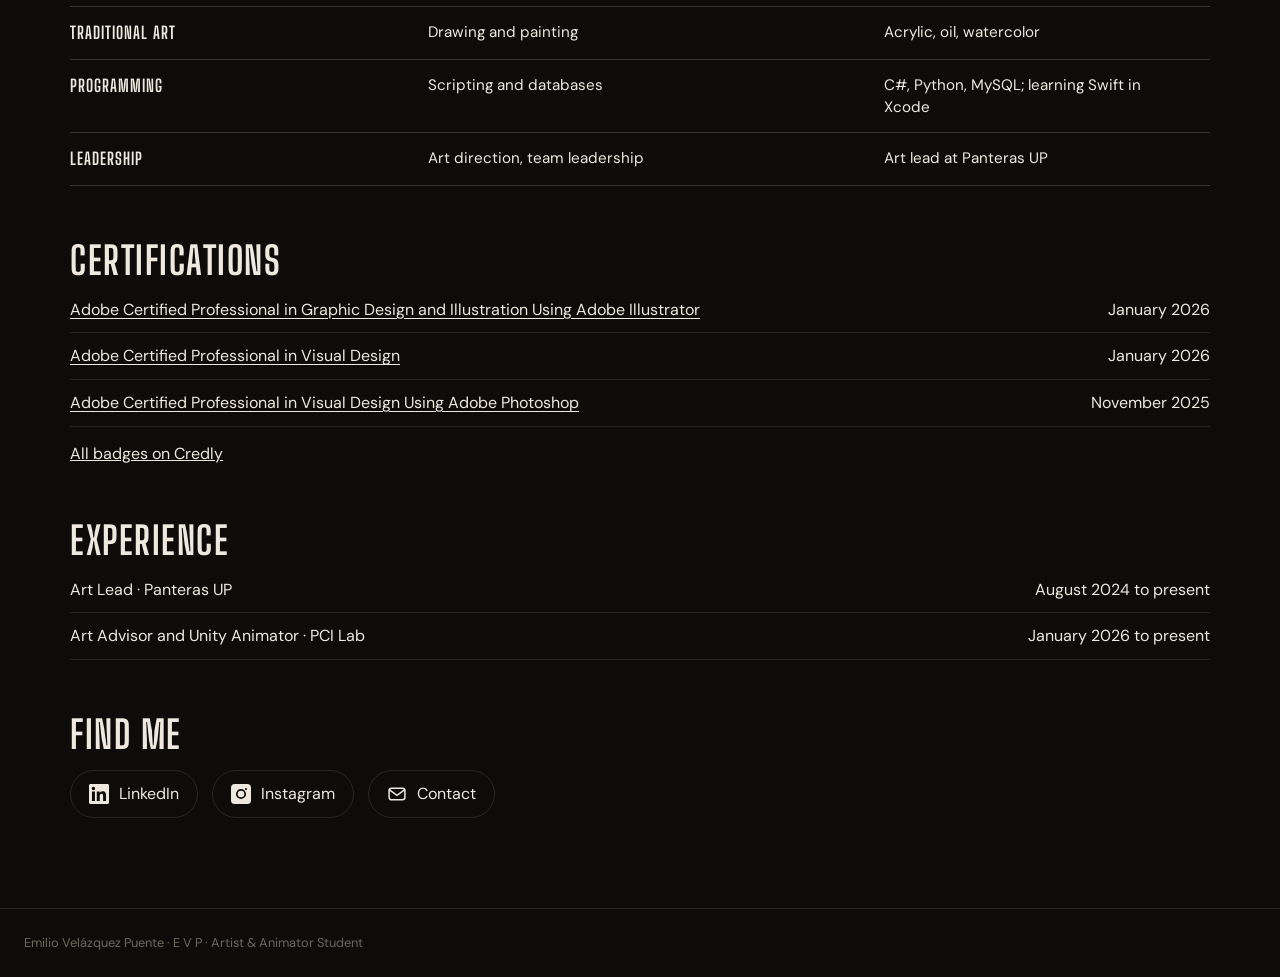
==== commit 6b9bc675: "Pulido final" ====
--- a/about.html
+++ b/about.html
@@ -3,12 +3,12 @@
 <head>
 <meta charset="utf-8">
 <meta name="viewport" content="width=device-width,initial-scale=1">
-<link rel="icon" href="favicon.ico" sizes="any">
-<link rel="icon" type="image/png" sizes="32x32" href="favicon-32.png">
-<link rel="apple-touch-icon" href="apple-touch-icon.png">
+<link rel="icon" href="icon-evp.ico?v=2" sizes="any">
+<link rel="icon" type="image/png" sizes="32x32" href="icon-evp-32.png?v=2">
+<link rel="apple-touch-icon" href="icon-evp-180.png?v=2">
 <title>About me · E V P</title>
 <meta name="description" content="Portfolio of Emilio Velázquez Puente: artist and animator student.">
-<link rel="stylesheet" href="assets/style.css?v=20261012z">
+<link rel="stylesheet" href="assets/style.css?v=20261013i">
 </head>
 <body>
 <header class="bar"><i class="bar-ext" aria-hidden="true"></i><div class="bar-in">
@@ -67,6 +67,6 @@
     </ul></section>
 </main>
 <footer><div class="wrap foot-in"><span>Emilio Velázquez Puente · E V P · Artist &amp; Animator Student</span></div></footer>
-<script src="assets/site.js?v=20261012z"></script>
+<script src="assets/site.js?v=20261013i"></script>
 </body>
 </html>
--- a/assets/style.css
+++ b/assets/style.css
@@ -636,3 +636,117 @@
 body:has(.hero) .bar-ext::after{height:4px;
  background:linear-gradient(104deg,transparent 34%,rgba(255,214,120,.35) 44%,rgba(255,244,200,.95) 50%,rgba(255,214,120,.35) 56%,transparent 66%) no-repeat;
  background-size:280% 100%;background-position:130% 0;filter:blur(1.2px) drop-shadow(0 0 6px rgba(255,225,140,.85))}
+
+/* mobile dropdown: same glass as the top bar */
+.panel{background:linear-gradient(180deg,rgba(255,255,255,.035),rgba(255,255,255,0) 60%),rgba(8,7,6,.15);
+ -webkit-backdrop-filter:blur(12px) saturate(1.6) brightness(.78);backdrop-filter:blur(12px) saturate(1.6) brightness(.78);
+ border:1px solid rgba(255,255,255,.14);overflow:hidden;
+ box-shadow:inset 0 -1px 0 rgba(200,225,255,.20),inset 0 -9px 12px -9px rgba(170,205,235,.22),inset 0 1px 0 rgba(255,255,255,.1),0 10px 28px rgba(0,0,0,.30)}
+.panel>*{position:relative;z-index:1}
+body:has(.proj-bg) .panel{
+ background:linear-gradient(180deg,rgba(255,255,255,.04),rgba(255,255,255,0) 60%),rgba(46,32,23,.16);
+ -webkit-backdrop-filter:blur(6px) saturate(1.35) brightness(.58);backdrop-filter:blur(6px) saturate(1.35) brightness(.58)}
+/* home: transparent, light blur, dark text, gold glow and edge glint */
+body:has(.hero) .panel{background:none;-webkit-backdrop-filter:blur(7px);backdrop-filter:blur(7px);border-color:rgba(255,255,255,.35);
+ box-shadow:inset 0 -1px 0 rgba(255,150,190,.38),inset 0 -2px 0 rgba(130,205,255,.34),inset 0 -10px 14px -10px rgba(255,255,255,.35),inset 0 1px 0 rgba(255,255,255,.3),0 8px 24px rgba(30,25,15,.14)}
+body:has(.hero) .panel::before{content:"";position:absolute;inset:0;pointer-events:none;filter:blur(10px);opacity:.6;background-repeat:no-repeat;background-size:190% 160%;
+ background-image:radial-gradient(160px 70px at 25% 30%,rgba(255,212,100,.55),transparent 70%),radial-gradient(190px 80px at 75% 70%,rgba(190,128,28,.38),transparent 70%),radial-gradient(140px 60px at 55% 95%,rgba(255,224,130,.4),transparent 70%);
+ animation:glowA 11s ease-in-out infinite alternate}
+body:has(.hero) .panel::after{content:"";position:absolute;left:0;right:0;bottom:0;height:4px;pointer-events:none;
+ background:linear-gradient(104deg,transparent 34%,rgba(255,214,120,.35) 44%,rgba(255,244,200,.95) 50%,rgba(255,214,120,.35) 56%,transparent 66%) no-repeat;
+ background-size:280% 100%;background-position:130% 0;filter:blur(1.2px) drop-shadow(0 0 6px rgba(255,225,140,.85));animation:edgeGlint 9s ease-in-out infinite}
+body:has(.hero) .panel a,body:has(.hero) .panel h2{color:#14110d}
+body:has(.hero) .panel a:hover,body:has(.hero) .panel a[aria-current="page"]{color:#6b4a12}
+body:has(.hero) .panel-3 a{border-bottom-color:rgba(20,17,13,.22)}
+@media(prefers-reduced-motion:reduce){body:has(.hero) .panel::before,body:has(.hero) .panel::after{animation:none}}
+
+/* game page: video player, credits, text links; fifth project card spans the row */
+.player{margin:0;border-radius:14px;overflow:hidden;border:1px solid var(--line);background:#0d0c0b}
+.player video{display:block;width:100%;height:auto;aspect-ratio:16/10;background:#000}
+.credits{margin:0 0 10px}
+.credit-list{margin:0;padding-left:18px;display:grid;gap:6px}
+.textlink{color:var(--sand);text-underline-offset:4px}
+.textlink:hover{color:#fff}
+@media(min-width:601px){.hub .hub-card:last-child:nth-child(odd){grid-column:1/-1}}
+@media(max-width:600px){body:has(.proj-bg) .hub-card{min-height:clamp(60px,9vh,100px);padding:10px 18px}body:has(.proj-bg) .hub-card .hc-t{font-size:clamp(1.3rem,3.6vh,1.9rem)}body:has(.proj-bg) .hub-card .hc-d{font-size:.8rem;line-height:1.3}}
+.hub-card[href="enfys-game.html"] .hc-img{object-position:50% 52%}
+
+/* project capsules: animated film grain on hover */
+.hub-card::before{content:"";position:absolute;inset:0;border-radius:inherit;z-index:1;pointer-events:none;background:url(img/grain.png) 0 0/220px 220px;mix-blend-mode:screen;opacity:0;transition:opacity .35s ease;animation:grainbg 1s steps(1) infinite;animation-play-state:paused}
+.hub-card:hover::before,.hub-card:focus-visible::before{opacity:.13;animation-play-state:running}
+@media(hover:none){.hub-card::before{opacity:.25;animation-play-state:running}}
+@media(prefers-reduced-motion:reduce){.hub-card::before{animation:none}}
+
+/* touch screens: capsule image and grain only appear when tapped, with a small flash of light where the finger landed */
+@media(hover:none){
+ .hc-img{opacity:0;transform:scale(1.06)}
+ .hub-card::after{opacity:0}
+ .hub-card::before{opacity:0;animation-play-state:paused}
+ .hub-card.tap .hc-img{opacity:1;transform:scale(1)}
+ .hub-card.tap::after{opacity:1}
+ .hub-card.tap::before{opacity:.12;animation-play-state:running}
+ .hub-card.tap .hc-t{color:#fff;text-shadow:0 2px 14px rgba(0,0,0,.5)}
+ .hub-card.tap .hc-d{color:#efe8df}
+}
+.hub-card .flash{position:absolute;left:var(--fx,50%);top:var(--fy,50%);width:10px;height:10px;margin:-5px 0 0 -5px;border-radius:50%;z-index:3;pointer-events:none;
+ background:radial-gradient(circle,rgba(255,244,214,.95) 0,rgba(255,214,120,.55) 35%,rgba(255,214,120,0) 70%);mix-blend-mode:screen;opacity:0;transform:scale(1);animation:tapflash .6s ease-out forwards}
+@keyframes tapflash{0%{opacity:.95;transform:scale(1)}100%{opacity:0;transform:scale(34)}}
+@media(prefers-reduced-motion:reduce){.hub-card .flash{animation:none;opacity:0}}
+
+@keyframes grainbg{0%{background-position:0 0}10%{background-position:-18px 12px}20%{background-position:14px -22px}30%{background-position:-26px -8px}40%{background-position:20px 18px}50%{background-position:-10px 26px}60%{background-position:24px -14px}70%{background-position:-22px 20px}80%{background-position:8px -26px}90%{background-position:-16px -18px}100%{background-position:0 0}}
+.hub-card{clip-path:inset(0 round 14px);-webkit-clip-path:inset(0 round 14px)}
+
+/* all other pages: same gold glow, edge glint and light refraction as the home bar (colours of text untouched) */
+body:not(:has(.hero)) .bar-in::after{content:"";position:absolute;left:0;right:0;bottom:0;height:16px;pointer-events:none;
+ -webkit-backdrop-filter:blur(10px) saturate(1.6) brightness(1.1);backdrop-filter:blur(10px) saturate(1.6) brightness(1.1);
+ -webkit-mask-image:linear-gradient(0deg,#000,transparent);mask-image:linear-gradient(0deg,#000,transparent)}
+body:not(:has(.hero)) .bar-in::after{height:24px;-webkit-backdrop-filter:blur(14px) saturate(1.9) brightness(1.14);backdrop-filter:blur(14px) saturate(1.9) brightness(1.14)}
+body:not(:has(.hero)) .bar::before,body:not(:has(.hero)) .bar-in::before,body:not(:has(.hero)) .bar-ext::before{content:"";position:absolute;inset:0;pointer-events:none;border-radius:0;filter:blur(10px);background-repeat:no-repeat;background-size:190% 160%;opacity:.5}
+body:not(:has(.hero)) .bar-in::before{z-index:-1}
+body:not(:has(.hero)) .bar-ext::before{z-index:0}
+body:not(:has(.hero)) .bar::before{
+ background-image:radial-gradient(300px 60px at 20% 40%,rgba(255,212,100,.55),transparent 70%),radial-gradient(380px 70px at 70% 65%,rgba(190,128,28,.38),transparent 70%),radial-gradient(240px 50px at 95% 25%,rgba(255,224,130,.4),transparent 70%);
+ animation:glowA 11s ease-in-out infinite alternate}
+body:not(:has(.hero)) .bar-in::before{
+ background-image:radial-gradient(340px 64px at 45% 55%,rgba(236,178,60,.5),transparent 70%),radial-gradient(260px 56px at 8% 70%,rgba(170,112,24,.34),transparent 70%),radial-gradient(320px 60px at 82% 35%,rgba(255,216,110,.42),transparent 70%);
+ animation:glowB 17s ease-in-out -6s infinite alternate}
+body:not(:has(.hero)) .bar-ext::before{
+ background-image:radial-gradient(420px 80px at 60% 45%,rgba(255,205,90,.4),transparent 70%),radial-gradient(300px 60px at 12% 30%,rgba(200,140,34,.3),transparent 70%);
+ animation:glowC 23s ease-in-out -13s infinite alternate}
+@keyframes glowA{0%{background-position:0% 0%;opacity:.15}35%{opacity:.75}70%{opacity:.3}100%{background-position:100% 100%;opacity:.6}}
+@keyframes glowB{0%{background-position:100% 20%;opacity:.7}40%{opacity:.2}75%{opacity:.65}100%{background-position:0% 90%;opacity:.35}}
+@keyframes glowC{0%{background-position:30% 100%;opacity:.25}50%{opacity:.7}100%{background-position:90% 0%;opacity:.3}}
+@media(prefers-reduced-motion:reduce){body:not(:has(.hero)) .bar::before,body:not(:has(.hero)) .bar-in::before,body:not(:has(.hero)) .bar-ext::before{animation:none}}
+body:not(:has(.hero)) .bar-ext::after{content:"";position:absolute;left:0;right:0;bottom:0;height:3px;pointer-events:none;
+ background:linear-gradient(104deg,transparent 42%,rgba(190,125,25,.9) 47%,rgba(255,236,160,1) 50%,rgba(210,145,35,.9) 53%,transparent 58%) no-repeat;
+ background-size:280% 100%;background-position:130% 0;filter:drop-shadow(0 0 3px rgba(255,205,90,.9));
+ animation:edgeGlint 9s ease-in-out infinite}
+@keyframes edgeGlint{0%{background-position:130% 0}70%,100%{background-position:-30% 0}}
+@media(prefers-reduced-motion:reduce){body:not(:has(.hero)) .bar-ext::after{animation:none;opacity:0}}
+body:not(:has(.hero)) .bar-ext::after{height:4px;
+ background:linear-gradient(104deg,transparent 34%,rgba(255,214,120,.35) 44%,rgba(255,244,200,.95) 50%,rgba(255,214,120,.35) 56%,transparent 66%) no-repeat;
+ background-size:280% 100%;background-position:130% 0;filter:blur(1.2px) drop-shadow(0 0 6px rgba(255,225,140,.85))}
+body:not(:has(.hero)) .bar{
+ box-shadow:inset 0 -1px 0 rgba(255,150,190,.38),inset 0 -2px 0 rgba(130,205,255,.34),inset 0 -10px 14px -10px rgba(255,255,255,.35),inset 0 1px 0 rgba(255,255,255,.22),0 6px 22px rgba(30,25,15,.12)}
+body:not(:has(.hero)) .panel::before{content:"";position:absolute;inset:0;pointer-events:none;filter:blur(10px);opacity:.6;background-repeat:no-repeat;background-size:190% 160%;
+ background-image:radial-gradient(160px 70px at 25% 30%,rgba(255,212,100,.55),transparent 70%),radial-gradient(190px 80px at 75% 70%,rgba(190,128,28,.38),transparent 70%),radial-gradient(140px 60px at 55% 95%,rgba(255,224,130,.4),transparent 70%);
+ animation:glowA 11s ease-in-out infinite alternate}
+body:not(:has(.hero)) .panel::after{content:"";position:absolute;left:0;right:0;bottom:0;height:4px;pointer-events:none;
+ background:linear-gradient(104deg,transparent 34%,rgba(255,214,120,.35) 44%,rgba(255,244,200,.95) 50%,rgba(255,214,120,.35) 56%,transparent 66%) no-repeat;
+ background-size:280% 100%;background-position:130% 0;filter:blur(1.2px) drop-shadow(0 0 6px rgba(255,225,140,.85));animation:edgeGlint 9s ease-in-out infinite}
+@media(prefers-reduced-motion:reduce){body:not(:has(.hero)) .panel::before,body:not(:has(.hero)) .panel::after{animation:none}}
+
+/* other pages: gold glow, glint and edge light softened */
+body:not(:has(.hero)) .bar::before,body:not(:has(.hero)) .bar-in::before,body:not(:has(.hero)) .bar-ext::before{filter:blur(18px);opacity:.28}
+@keyframes glowA2{0%{background-position:0% 0%;opacity:.08}35%{opacity:.4}70%{opacity:.15}100%{background-position:100% 100%;opacity:.32}}
+@keyframes glowB2{0%{background-position:100% 20%;opacity:.38}40%{opacity:.1}75%{opacity:.34}100%{background-position:0% 90%;opacity:.18}}
+@keyframes glowC2{0%{background-position:30% 100%;opacity:.14}50%{opacity:.38}100%{background-position:90% 0%;opacity:.16}}
+body:not(:has(.hero)) .bar::before{animation-name:glowA2}
+body:not(:has(.hero)) .bar-in::before{animation-name:glowB2}
+body:not(:has(.hero)) .bar-ext::before{animation-name:glowC2}
+body:not(:has(.hero)) .bar-ext::after{height:3px;opacity:.55;filter:blur(2.4px) drop-shadow(0 0 8px rgba(255,225,140,.6))}
+body:not(:has(.hero)) .bar{box-shadow:inset 0 -1px 0 rgba(255,150,190,.16),inset 0 -2px 0 rgba(130,205,255,.14),inset 0 -10px 14px -10px rgba(255,255,255,.14),inset 0 1px 0 rgba(255,255,255,.12),0 8px 26px rgba(0,0,0,.28)}
+body:not(:has(.hero)) .bar-in::after{height:20px;-webkit-backdrop-filter:blur(14px) saturate(1.3) brightness(1.06);backdrop-filter:blur(14px) saturate(1.3) brightness(1.06)}
+body:not(:has(.hero)) .panel::before{filter:blur(16px);opacity:.3}
+body:not(:has(.hero)) .panel::after{opacity:.55;filter:blur(2.4px) drop-shadow(0 0 8px rgba(255,225,140,.6))}
+@media(prefers-reduced-motion:reduce){body:not(:has(.hero)) .bar::before,body:not(:has(.hero)) .bar-in::before,body:not(:has(.hero)) .bar-ext::before{animation:none}}
